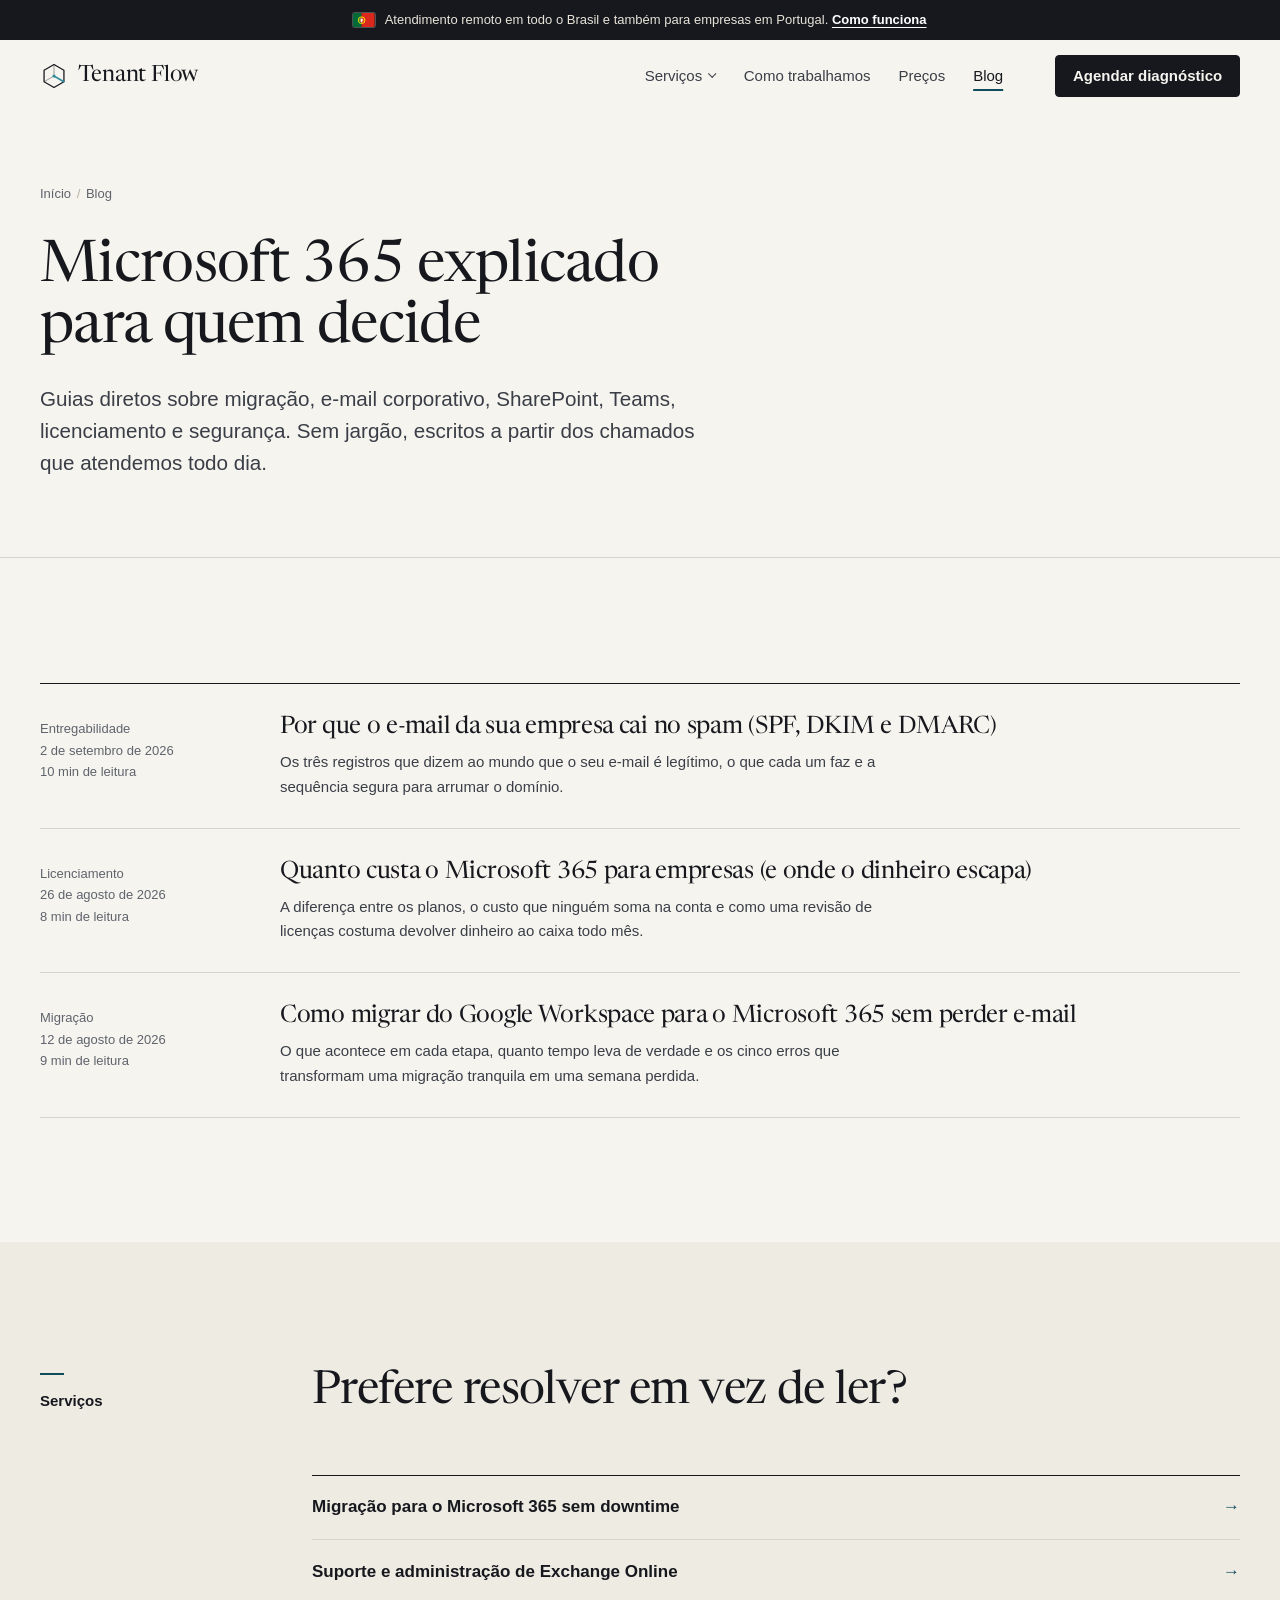
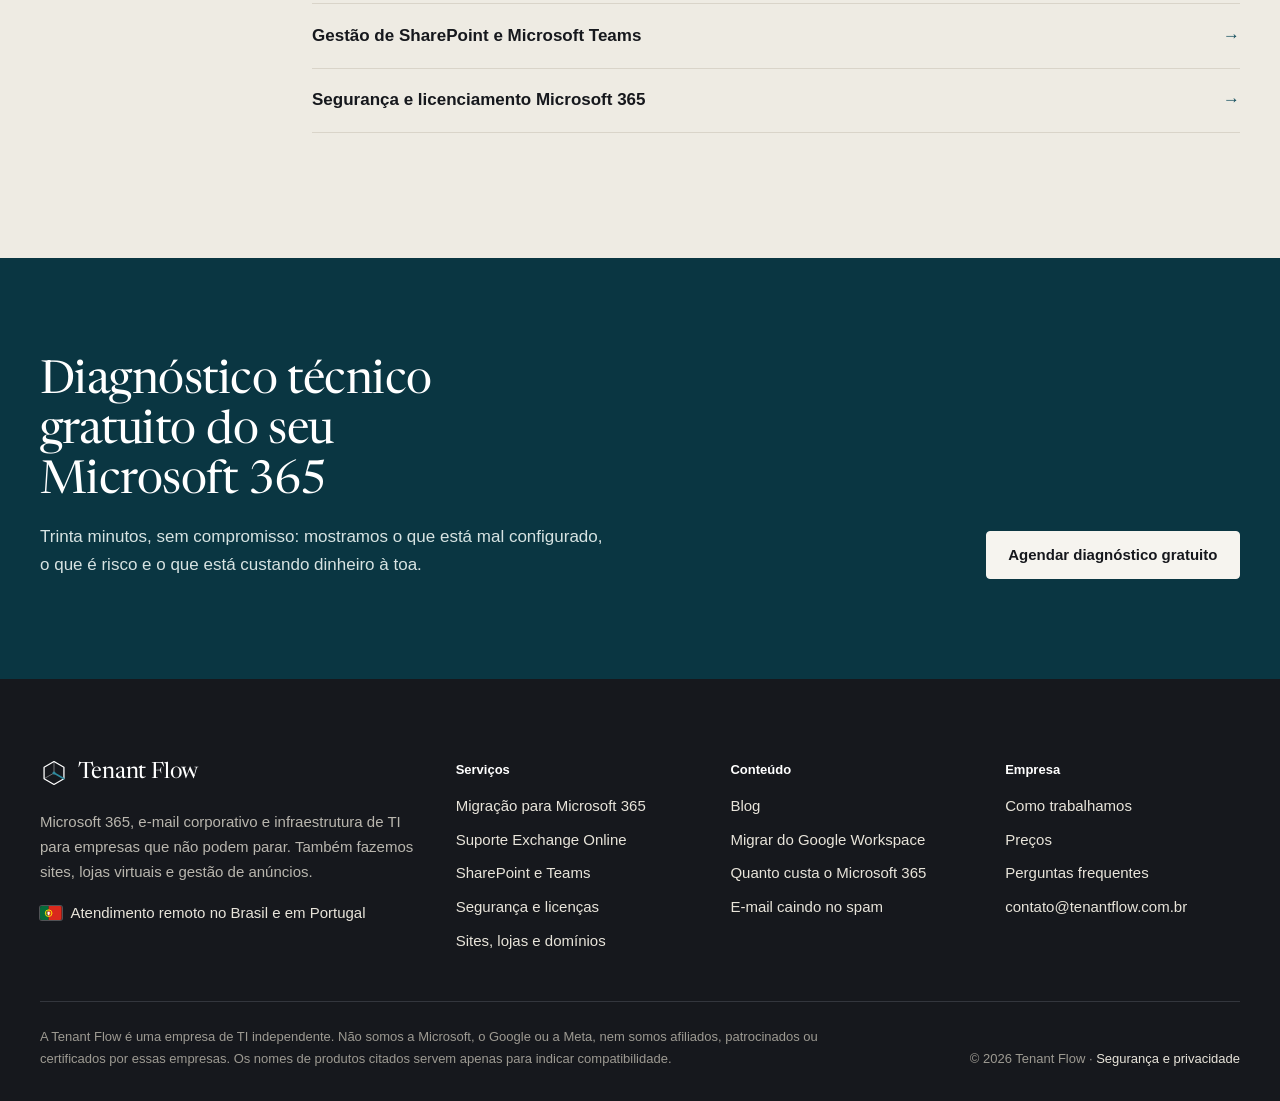
==== blog/index.html @ 79e6dc33 "Add files via upload" ====
<!DOCTYPE html>
<html lang="pt-BR">
<head>
  <meta charset="utf-8">
  <meta name="viewport" content="width=device-width, initial-scale=1">
  <title>Blog Microsoft 365 para empresas | Tenant Flow</title>
  <meta name="description" content="Guias práticos de Microsoft 365, Exchange Online, SharePoint, Teams, licenciamento e segurança de e-mail para quem decide TI em pequenas e médias empresas.">
  <link rel="canonical" href="https://tenantflow.com.br/blog/">
  <meta name="robots" content="index,follow,max-image-preview:large">
  <meta name="theme-color" content="#f6f4ef">

  <meta property="og:type" content="website">
  <meta property="og:locale" content="pt_BR">
  <meta property="og:site_name" content="Tenant Flow">
  <meta property="og:title" content="Blog Microsoft 365 para empresas | Tenant Flow">
  <meta property="og:description" content="Guias práticos de Microsoft 365, Exchange Online, SharePoint, Teams, licenciamento e segurança de e-mail para quem decide TI em pequenas e médias empresas.">
  <meta property="og:url" content="https://tenantflow.com.br/blog/">
  <meta property="og:image" content="https://tenantflow.com.br/assets/og-tenant-flow.png">
  <meta property="og:image:width" content="1200">
  <meta property="og:image:height" content="630">
  <meta name="twitter:card" content="summary_large_image">

  <link rel="icon" href="/favicon.svg" type="image/svg+xml">
  <link rel="apple-touch-icon" href="/apple-touch-icon.png">
  <link rel="preload" href="/assets/newsreader-display.woff2" as="font" type="font/woff2" crossorigin>
  <link rel="stylesheet" href="/assets/site.css?v=20260927d">
  <script src="/assets/site.js?v=20260927d" defer></script>

  <script type="application/ld+json">{"@context":"https://schema.org","@type":"Organization","@id":"https://tenantflow.com.br/#organization","name":"Tenant Flow","url":"https://tenantflow.com.br/","email":"contato@tenantflow.com.br","logo":{"@type":"ImageObject","url":"https://tenantflow.com.br/assets/logo-tenant-flow.png","width":512,"height":512},"description":"Empresa de TI para pequenas e médias empresas: Microsoft 365, e-mail corporativo, segurança, sites, lojas virtuais, administração de domínios e gestão de anúncios.","areaServed":[{"@type":"Country","name":"Brasil"},{"@type":"Country","name":"Portugal"}],"knowsAbout":["Microsoft 365","Exchange Online","SharePoint Online","Microsoft Teams","OneDrive","Segurança da informação","Licenciamento Microsoft","Criação de sites","Lojas virtuais","Registro e administração de domínios","DNS","Google Ads","Meta Ads"],"contactPoint":[{"@type":"ContactPoint","contactType":"vendas","email":"contato@tenantflow.com.br","availableLanguage":["Portuguese"],"areaServed":["BR","PT"]}]}</script>
  <script type="application/ld+json">{"@context":"https://schema.org","@type":"BreadcrumbList","itemListElement":[{"@type":"ListItem","position":1,"name":"Início","item":"https://tenantflow.com.br/"},{"@type":"ListItem","position":2,"name":"Blog","item":"https://tenantflow.com.br/blog/"}]}</script>
  <script type="application/ld+json">{"@context":"https://schema.org","@type":"Blog","@id":"https://tenantflow.com.br/blog/#blog","name":"Blog Tenant Flow","url":"https://tenantflow.com.br/blog/","inLanguage":"pt-BR","description":"Guias práticos de Microsoft 365, Exchange Online, SharePoint, Teams, licenciamento e segurança de e-mail para quem decide TI em pequenas e médias empresas.","publisher":{"@id":"https://tenantflow.com.br/#organization"},"blogPost":[{"@type":"BlogPosting","headline":"Como migrar do Google Workspace para o Microsoft 365 sem perder e-mail","url":"https://tenantflow.com.br/blog/migrar-google-workspace-para-microsoft-365/","datePublished":"2026-08-12","description":"Passo a passo real da migração de Google Workspace para Microsoft 365: preparação de domínio, cópia de caixas, corte de MX e o que costuma dar errado."},{"@type":"BlogPosting","headline":"Quanto custa o Microsoft 365 para empresas (e onde o dinheiro escapa)","url":"https://tenantflow.com.br/blog/quanto-custa-microsoft-365-para-empresas/","datePublished":"2026-08-26","description":"Como comparar os planos do Microsoft 365 para empresas, o que muda entre eles e os desperdícios de licença mais comuns em PMEs brasileiras."},{"@type":"BlogPosting","headline":"Por que o e-mail da sua empresa cai no spam (SPF, DKIM e DMARC)","url":"https://tenantflow.com.br/blog/email-caindo-no-spam-spf-dkim-dmarc/","datePublished":"2026-09-02","description":"Explicação prática de SPF, DKIM e DMARC, os erros de DNS que jogam seu e-mail no lixo eletrônico e a ordem certa para corrigir sem parar o envio."}]}</script>
</head>
<body>
<a class="skip-link" href="#conteudo">Pular para o conteúdo</a>

<div class="notice">
  <div class="container notice__inner">
    <svg class="flag" viewBox="0 0 30 20" role="img" aria-label="Bandeira de Portugal"><rect width="12" height="20" fill="#046a38"/><rect x="12" width="18" height="20" fill="#da291c"/><circle cx="12" cy="10" r="4.6" fill="none" stroke="#ffe900" stroke-width="1.3"/><path d="M7.6 10h8.8M12 5.4v9.2" stroke="#ffe900" stroke-width=".7"/><path d="M10.1 7.6h3.8v3.3c0 1.2-.9 2-1.9 2.3-1-.3-1.9-1.1-1.9-2.3z" fill="#fff" stroke="#da291c" stroke-width=".8"/></svg>
    <p>Atendimento remoto em todo o Brasil e também para empresas em Portugal. <a href="/#atendimento">Como funciona</a></p>
  </div>
</div>

<header class="site-header">
  <div class="container site-header__inner">
    <a class="brand" href="/" aria-label="Tenant Flow, página inicial">
      <svg class="brand__mark" viewBox="0 0 44 44" fill="none" aria-hidden="true"><path d="M22 4 37.6 13v18L22 40 6.4 31V13z" stroke="currentColor" stroke-width="2" stroke-linejoin="round"/><path d="M22 22V4M22 22 6.4 31" stroke="currentColor" stroke-width="1.4" stroke-opacity=".45"/><path d="M22 22 37.6 31" stroke="#2f8a9e" stroke-width="2.4" stroke-linecap="round"/><circle cx="22" cy="22" r="2.4" fill="#2f8a9e"/></svg>
      <span class="brand__name">Tenant Flow</span>
    </a>

    <nav class="nav" aria-label="Principal">
      <ul class="nav__list">
        <li class="nav__item--menu">
          <a class="nav__link" href="/#servicos">Serviços</a>
          <div class="nav__panel">
              <a href="/migracao-microsoft-365/"><strong>Migração para Microsoft 365</strong><span>Google Workspace, Zimbra ou servidor próprio</span></a>
              <a href="/suporte-exchange-online/"><strong>Suporte Exchange Online</strong><span>E-mail corporativo e entregabilidade</span></a>
              <a href="/sharepoint-e-teams/"><strong>SharePoint e Teams</strong><span>Arquivos, permissões e colaboração</span></a>
              <a href="/seguranca-e-licenciamento-microsoft-365/"><strong>Segurança e licenças</strong><span>MFA, acesso condicional e custos</span></a>
              <a href="/sites-e-lojas-virtuais/"><strong>Sites, lojas e domínios</strong><span>Site institucional, e-commerce e DNS</span></a>
          </div>
        </li>
        <li><a class="nav__link" href="/#processo">Como trabalhamos</a></li>
        <li><a class="nav__link" href="/#precos">Preços</a></li>
        <li><a class="nav__link" href="/blog/" aria-current="page">Blog</a></li>
      </ul>
    </nav>

    <div class="site-header__cta">
      <a class="button" href="/#contato">Agendar diagnóstico</a>
    </div>

    <button class="menu-toggle" type="button" aria-expanded="false" aria-controls="mobile-menu">
      <span class="menu-toggle__icon" aria-hidden="true"></span>
      <span class="menu-toggle__label">Menu</span>
    </button>
  </div>

  <nav class="mobile-menu" id="mobile-menu" aria-label="Menu" hidden>
    <div class="container mobile-menu__inner">
      <a href="/migracao-microsoft-365/">Migração para Microsoft 365</a>
      <a href="/suporte-exchange-online/">Suporte Exchange Online</a>
      <a href="/sharepoint-e-teams/">SharePoint e Teams</a>
      <a href="/seguranca-e-licenciamento-microsoft-365/">Segurança e licenças</a>
      <a href="/sites-e-lojas-virtuais/">Sites, lojas e domínios</a>
      <a href="/#processo">Como trabalhamos</a>
      <a href="/#precos">Preços</a>
      <a href="/blog/">Blog</a>
      <a class="button button--block" href="/#contato">Agendar diagnóstico</a>
    </div>
  </nav>
</header>

<main id="conteudo">

  <header class="page-header">
    <div class="container">
      <nav class="breadcrumb" aria-label="Trilha de navegação"><ol><li><a href="/">Início</a></li><li aria-current="page">Blog</li></ol></nav>
      <h1>Microsoft 365 explicado para quem decide</h1>
      <p class="lead">Guias diretos sobre migração, e-mail corporativo, SharePoint, Teams, licenciamento e segurança. Sem jargão, escritos a partir dos chamados que atendemos todo dia.</p>
    </div>
  </header>

  <section class="section">
    <div class="container">
      <div class="posts">
        <article class="post">
          <p class="post__meta"><span>Entregabilidade</span><time datetime="2026-09-02">2 de setembro de 2026</time><span>10 min de leitura</span></p>
          <h2 class="post__title"><a href="/blog/email-caindo-no-spam-spf-dkim-dmarc/">Por que o e-mail da sua empresa cai no spam (SPF, DKIM e DMARC)</a></h2>
          <p class="post__excerpt">Os três registros que dizem ao mundo que o seu e-mail é legítimo, o que cada um faz e a sequência segura para arrumar o domínio.</p>
        </article>
        <article class="post">
          <p class="post__meta"><span>Licenciamento</span><time datetime="2026-08-26">26 de agosto de 2026</time><span>8 min de leitura</span></p>
          <h2 class="post__title"><a href="/blog/quanto-custa-microsoft-365-para-empresas/">Quanto custa o Microsoft 365 para empresas (e onde o dinheiro escapa)</a></h2>
          <p class="post__excerpt">A diferença entre os planos, o custo que ninguém soma na conta e como uma revisão de licenças costuma devolver dinheiro ao caixa todo mês.</p>
        </article>
        <article class="post">
          <p class="post__meta"><span>Migração</span><time datetime="2026-08-12">12 de agosto de 2026</time><span>9 min de leitura</span></p>
          <h2 class="post__title"><a href="/blog/migrar-google-workspace-para-microsoft-365/">Como migrar do Google Workspace para o Microsoft 365 sem perder e-mail</a></h2>
          <p class="post__excerpt">O que acontece em cada etapa, quanto tempo leva de verdade e os cinco erros que transformam uma migração tranquila em uma semana perdida.</p>
        </article>
      </div>
    </div>
  </section>

  <section class="section section--alt">
    <div class="container">
      <div class="section-head">
        <p class="section-head__label">Serviços</p>
        <div>
          <h2>Prefere resolver em vez de ler?</h2>
        </div>
      </div>
      <div class="section-body">
        <nav class="related" aria-label="Leitura relacionada">
          <a href="/migracao-microsoft-365/">Migração para o Microsoft 365 sem downtime</a>
          <a href="/suporte-exchange-online/">Suporte e administração de Exchange Online</a>
          <a href="/sharepoint-e-teams/">Gestão de SharePoint e Microsoft Teams</a>
          <a href="/seguranca-e-licenciamento-microsoft-365/">Segurança e licenciamento Microsoft 365</a>
        </nav>
      </div>
    </div>
  </section>

  <section class="cta-band">
    <div class="container cta-band__inner">
      <div>
        <h2>Diagnóstico técnico gratuito do seu Microsoft 365</h2>
        <p>Trinta minutos, sem compromisso: mostramos o que está mal configurado, o que é risco e o que está custando dinheiro à toa.</p>
      </div>
      <a class="button" href="/#contato">Agendar diagnóstico gratuito</a>
    </div>
  </section>

</main>

<footer class="site-footer">
  <div class="container">
    <div class="site-footer__grid">
      <div class="site-footer__about">
        <a class="brand" href="/">
          <svg class="brand__mark" viewBox="0 0 44 44" fill="none" aria-hidden="true"><path d="M22 4 37.6 13v18L22 40 6.4 31V13z" stroke="currentColor" stroke-width="2" stroke-linejoin="round"/><path d="M22 22V4M22 22 6.4 31" stroke="currentColor" stroke-width="1.4" stroke-opacity=".45"/><path d="M22 22 37.6 31" stroke="#2f8a9e" stroke-width="2.4" stroke-linecap="round"/><circle cx="22" cy="22" r="2.4" fill="#2f8a9e"/></svg>
          <span class="brand__name">Tenant Flow</span>
        </a>
        <p>Microsoft 365, e-mail corporativo e infraestrutura de TI para empresas que não podem parar. Também fazemos sites, lojas virtuais e gestão de anúncios.</p>
        <p class="site-footer__reach"><svg class="flag" viewBox="0 0 30 20" role="img" aria-label="Bandeira de Portugal"><rect width="12" height="20" fill="#046a38"/><rect x="12" width="18" height="20" fill="#da291c"/><circle cx="12" cy="10" r="4.6" fill="none" stroke="#ffe900" stroke-width="1.3"/><path d="M7.6 10h8.8M12 5.4v9.2" stroke="#ffe900" stroke-width=".7"/><path d="M10.1 7.6h3.8v3.3c0 1.2-.9 2-1.9 2.3-1-.3-1.9-1.1-1.9-2.3z" fill="#fff" stroke="#da291c" stroke-width=".8"/></svg> Atendimento remoto no Brasil e em Portugal</p>
      </div>

      <div>
        <p class="site-footer__title">Serviços</p>
        <ul class="site-footer__links">
          <li><a href="/migracao-microsoft-365/">Migração para Microsoft 365</a></li>
          <li><a href="/suporte-exchange-online/">Suporte Exchange Online</a></li>
          <li><a href="/sharepoint-e-teams/">SharePoint e Teams</a></li>
          <li><a href="/seguranca-e-licenciamento-microsoft-365/">Segurança e licenças</a></li>
          <li><a href="/sites-e-lojas-virtuais/">Sites, lojas e domínios</a></li>
        </ul>
      </div>

      <div>
        <p class="site-footer__title">Conteúdo</p>
        <ul class="site-footer__links">
          <li><a href="/blog/">Blog</a></li>
          <li><a href="/blog/migrar-google-workspace-para-microsoft-365/">Migrar do Google Workspace</a></li>
          <li><a href="/blog/quanto-custa-microsoft-365-para-empresas/">Quanto custa o Microsoft 365</a></li>
          <li><a href="/blog/email-caindo-no-spam-spf-dkim-dmarc/">E-mail caindo no spam</a></li>
        </ul>
      </div>

      <div>
        <p class="site-footer__title">Empresa</p>
        <ul class="site-footer__links">
          <li><a href="/#processo">Como trabalhamos</a></li>
          <li><a href="/#precos">Preços</a></li>
          <li><a href="/#faq">Perguntas frequentes</a></li>
          <li><a href="mailto:contato@tenantflow.com.br">contato@tenantflow.com.br</a></li>
        </ul>
      </div>
    </div>

    <div class="site-footer__legal">
      <p>A Tenant Flow é uma empresa de TI independente. Não somos a Microsoft, o Google ou a Meta, nem somos afiliados, patrocinados ou certificados por essas empresas. Os nomes de produtos citados servem apenas para indicar compatibilidade.</p>
      <p>© 2026 Tenant Flow · <a href="/seguranca-e-privacidade.html">Segurança e privacidade</a></p>
    </div>
  </div>
</footer>

</body>
</html>
---- assets/site.css ----
/*
  Tenant Flow · folha de estilo única do site

  1. Fontes e tokens
  2. Base
  3. Layout
  4. Tipografia
  5. Componentes (botões, links, formulário, bandeira)
  6. Faixa de aviso, cabeçalho e rodapé
  7. Home
  8. Páginas internas (serviços, blog, privacidade)
  9. Utilitários e impressão

  Cores, fontes e espaçamentos ficam só nos tokens (seção 1).
  Para trocar a cor de destaque, altere --accent e --accent-strong.
*/

/* 1. Fontes e tokens ------------------------------------------------------ */

@font-face {
  font-family: "Newsreader";
  src: url("/assets/newsreader-display.woff2") format("woff2");
  font-weight: 400;
  font-style: normal;
  font-display: swap;
}

:root {
  --paper: #f6f4ef;
  --paper-alt: #eeebe3;
  --surface: #ffffff;
  --ink: #16181d;
  --ink-2: #3a3e47;
  --ink-3: #5f636c;
  --rule: #d9d4c9;
  --rule-strong: #b9b3a6;
  --accent: #0f4c5c;
  --accent-strong: #0a3642;
  --accent-tint: #e2ebea;
  --ok: #2e6b4c;
  --warn: #8a5a00;
  --bad: #a1332a;

  --font-serif: "Newsreader", "Iowan Old Style", "Palatino Linotype", Palatino, Georgia, serif;
  --font-sans: -apple-system, BlinkMacSystemFont, "Segoe UI", Roboto, "Helvetica Neue", Arial, sans-serif;
  --font-mono: ui-monospace, "SF Mono", Menlo, Consolas, "Liberation Mono", monospace;

  --fs-display: clamp(2.5rem, 1.55rem + 3.9vw, 4.6rem);
  --fs-h1: clamp(2.25rem, 1.6rem + 2.6vw, 3.6rem);
  --fs-h2: clamp(1.9rem, 1.45rem + 1.8vw, 2.85rem);
  --fs-h3: 1.1875rem;
  --fs-lead: clamp(1.125rem, 1.05rem + 0.3vw, 1.3125rem);
  --fs-body: 1.0625rem;
  --fs-small: 0.9375rem;
  --fs-xs: 0.8125rem;

  --container: 76rem;
  --gutter: clamp(1.25rem, 4vw, 2.5rem);
  --section-space: clamp(4.5rem, 3rem + 6vw, 8rem);
  --header-h: 4.5rem;
  --radius: 4px;
  --ease: cubic-bezier(0.2, 0.7, 0.2, 1);
}

/* 2. Base ----------------------------------------------------------------- */

*,
*::before,
*::after {
  box-sizing: border-box;
}

html {
  -webkit-text-size-adjust: 100%;
  text-size-adjust: 100%;
  scroll-behavior: smooth;
  scroll-padding-top: calc(var(--header-h) + 1.5rem);
}

@media (prefers-reduced-motion: reduce) {
  html {
    scroll-behavior: auto;
  }
  *,
  *::before,
  *::after {
    transition-duration: 0.01ms !important;
    animation-duration: 0.01ms !important;
    animation-iteration-count: 1 !important;
  }
}

body {
  margin: 0;
  background: var(--paper);
  color: var(--ink-2);
  font-family: var(--font-sans);
  font-size: var(--fs-body);
  line-height: 1.65;
  -webkit-font-smoothing: antialiased;
  -moz-osx-font-smoothing: grayscale;
  text-rendering: optimizeLegibility;
}

h1,
h2,
h3,
h4,
p,
ul,
ol,
dl,
dd,
figure,
blockquote {
  margin: 0;
}

ul[class],
ol[class] {
  list-style: none;
  padding: 0;
}

img,
svg {
  display: block;
  max-width: 100%;
}

a {
  color: inherit;
}

button,
input,
select,
textarea {
  font: inherit;
  color: inherit;
}

::selection {
  background: var(--accent);
  color: var(--paper);
}

:focus-visible {
  outline: 2px solid var(--accent);
  outline-offset: 3px;
}

.skip-link {
  position: absolute;
  top: 0.5rem;
  left: 0.5rem;
  z-index: 100;
  padding: 0.75rem 1rem;
  background: var(--ink);
  color: var(--paper);
  font-weight: 600;
  text-decoration: none;
  transform: translateY(-200%);
}

.skip-link:focus {
  transform: none;
}

.visually-hidden {
  position: absolute !important;
  width: 1px;
  height: 1px;
  overflow: hidden;
  clip: rect(0 0 0 0);
  white-space: nowrap;
}

/* 3. Layout --------------------------------------------------------------- */

.container {
  width: 100%;
  max-width: calc(var(--container) + var(--gutter) * 2);
  margin-inline: auto;
  padding-inline: var(--gutter);
}

.section {
  padding-block: var(--section-space);
}

.section + .section {
  border-top: 1px solid var(--rule);
}

.section--alt {
  background: var(--paper-alt);
}

.section--alt + .section,
.section + .section--alt {
  border-top: 0;
}

/* Cabeçalho de seção em duas colunas: rótulo à esquerda, título à direita. */
.section-head {
  display: grid;
  grid-template-columns: minmax(0, 1fr);
  gap: 1rem;
  margin-bottom: clamp(2.5rem, 2rem + 2vw, 4rem);
}

.section-head__label {
  font-size: var(--fs-small);
  font-weight: 600;
  color: var(--ink);
  padding-top: 0.35rem;
}

.section-head__label::before {
  content: "";
  display: block;
  width: 1.5rem;
  height: 2px;
  margin-bottom: 0.9rem;
  background: var(--accent);
}

.section-head__intro {
  margin-top: 1.25rem;
  max-width: 38rem;
  font-size: var(--fs-lead);
  color: var(--ink-2);
}

@media (min-width: 60rem) {
  .section-head {
    grid-template-columns: 14rem minmax(0, 1fr);
    gap: 3rem;
  }
  .section-body {
    margin-left: calc(14rem + 3rem);
  }
}

/* 4. Tipografia ----------------------------------------------------------- */

.display,
h1,
h2 {
  font-family: var(--font-serif);
  font-weight: 400;
  color: var(--ink);
  letter-spacing: -0.012em;
  text-wrap: balance;
}

.display {
  font-size: var(--fs-display);
  line-height: 1.02;
}

h1 {
  font-size: var(--fs-h1);
  line-height: 1.06;
}

h2 {
  font-size: var(--fs-h2);
  line-height: 1.1;
}

h3 {
  font-size: var(--fs-h3);
  font-weight: 600;
  line-height: 1.35;
  color: var(--ink);
  letter-spacing: -0.005em;
}

.lead {
  font-size: var(--fs-lead);
  line-height: 1.55;
  color: var(--ink-2);
}

p + p {
  margin-top: 1em;
}

strong,
b {
  font-weight: 600;
  color: var(--ink);
}

code {
  font-family: var(--font-mono);
  font-size: 0.875em;
  padding: 0.1em 0.35em;
  background: var(--paper-alt);
  border: 1px solid var(--rule);
  border-radius: 3px;
  color: var(--ink);
  overflow-wrap: anywhere;
}

/* 5. Componentes ---------------------------------------------------------- */

.button {
  display: inline-flex;
  align-items: center;
  justify-content: center;
  gap: 0.6rem;
  min-height: 3rem;
  padding: 0.8rem 1.35rem;
  border: 1px solid var(--ink);
  border-radius: var(--radius);
  background: var(--ink);
  color: var(--paper);
  font-size: var(--fs-small);
  font-weight: 600;
  line-height: 1.2;
  text-decoration: none;
  cursor: pointer;
  transition: background-color 0.2s var(--ease), border-color 0.2s var(--ease), color 0.2s var(--ease);
}

.button:hover {
  background: var(--accent-strong);
  border-color: var(--accent-strong);
}

.button:disabled {
  opacity: 0.6;
  cursor: progress;
}

.button--outline {
  background: transparent;
  color: var(--ink);
}

.button--outline:hover {
  background: var(--ink);
  border-color: var(--ink);
  color: var(--paper);
}

.button--block {
  width: 100%;
}

.link-arrow {
  display: inline-flex;
  align-items: center;
  gap: 0.45rem;
  font-size: var(--fs-small);
  font-weight: 600;
  color: var(--accent);
  text-decoration: none;
}

.link-arrow::after {
  content: "→";
  transition: transform 0.2s var(--ease);
}

.link-arrow:hover {
  color: var(--accent-strong);
  text-decoration: underline;
  text-underline-offset: 0.2em;
}

.link-arrow:hover::after {
  transform: translateX(3px);
}

.text-link {
  color: var(--accent);
  text-decoration: underline;
  text-decoration-thickness: 1px;
  text-underline-offset: 0.18em;
}

.text-link:hover {
  color: var(--accent-strong);
  text-decoration-thickness: 2px;
}

.flag {
  flex: none;
  width: 1.35rem;
  height: auto;
  border-radius: 2px;
  box-shadow: 0 0 0 1px rgba(22, 24, 29, 0.18);
}

.status {
  display: inline-flex;
  align-items: center;
  gap: 0.4rem;
  font-size: var(--fs-xs);
  font-weight: 600;
  white-space: nowrap;
}

.status::before {
  content: "";
  width: 0.5rem;
  height: 0.5rem;
  border-radius: 50%;
  background: currentColor;
}

.status--ok { color: var(--ok); }
.status--warn { color: var(--warn); }
.status--bad { color: var(--bad); }

/* Formulário */

.form {
  display: grid;
  gap: 1.25rem;
}

.form__row {
  display: grid;
  gap: 1.25rem;
}

@media (min-width: 40rem) {
  .form__row {
    grid-template-columns: 1fr 1fr;
  }
}

.field {
  display: grid;
  gap: 0.45rem;
}

.field label {
  font-size: var(--fs-small);
  font-weight: 600;
  color: var(--ink);
}

.field__optional {
  font-weight: 400;
  color: var(--ink-3);
}

.field input,
.field select,
.field textarea {
  width: 100%;
  min-height: 3rem;
  padding: 0.7rem 0.85rem;
  border: 1px solid var(--rule-strong);
  border-radius: var(--radius);
  background: var(--surface);
  font-size: 1rem;
  color: var(--ink);
  transition: border-color 0.15s var(--ease), box-shadow 0.15s var(--ease);
}

.field textarea {
  min-height: 7.5rem;
  resize: vertical;
}

.field select {
  appearance: none;
  padding-right: 2.5rem;
  background-image: url("data:image/svg+xml,%3Csvg xmlns='http://www.w3.org/2000/svg' width='12' height='8' viewBox='0 0 12 8'%3E%3Cpath d='M1 1.5 6 6.5l5-5' fill='none' stroke='%2316181d' stroke-width='1.6'/%3E%3C/svg%3E");
  background-repeat: no-repeat;
  background-position: right 0.9rem center;
}

.field input::placeholder,
.field textarea::placeholder {
  color: #8a8d94;
}

.field input:focus,
.field select:focus,
.field textarea:focus {
  outline: none;
  border-color: var(--accent);
  box-shadow: 0 0 0 3px var(--accent-tint);
}

.field [aria-invalid="true"] {
  border-color: var(--bad);
}

.field__error {
  font-size: var(--fs-xs);
  font-weight: 600;
  color: var(--bad);
}

.field__error:empty {
  display: none;
}

.form__trap {
  position: absolute;
  left: -9999px;
}

.form__note {
  font-size: var(--fs-xs);
  color: var(--ink-3);
}

.form__status {
  padding: 0.9rem 1rem;
  border-left: 3px solid var(--ok);
  background: var(--surface);
  font-size: var(--fs-small);
  color: var(--ink);
}

.form__status--error {
  border-left-color: var(--bad);
}

.form__status:empty {
  display: none;
}

/* 6. Faixa de aviso, cabeçalho e rodapé ------------------------------------ */

.notice {
  background: var(--ink);
  color: #e8e4da;
  font-size: var(--fs-xs);
}

.notice__inner {
  display: flex;
  align-items: center;
  justify-content: center;
  gap: 0.6rem;
  min-height: 2.5rem;
  padding-block: 0.45rem;
  text-align: center;
}

.notice .flag {
  box-shadow: 0 0 0 1px rgba(255, 255, 255, 0.25);
}

.notice a {
  color: #ffffff;
  font-weight: 600;
  text-decoration: underline;
  text-underline-offset: 0.2em;
  white-space: nowrap;
}

.site-header {
  position: sticky;
  top: 0;
  z-index: 50;
  background: rgba(246, 244, 239, 0.94);
  border-bottom: 1px solid transparent;
  transition: border-color 0.2s var(--ease);
}

@supports (backdrop-filter: blur(8px)) {
  .site-header {
    backdrop-filter: saturate(140%) blur(8px);
  }
}

.site-header.is-stuck {
  border-bottom-color: var(--rule);
}

.site-header__inner {
  display: flex;
  align-items: center;
  gap: 2rem;
  height: var(--header-h);
}

.brand {
  display: inline-flex;
  align-items: center;
  gap: 0.6rem;
  color: var(--ink);
  text-decoration: none;
}

.brand__mark {
  width: 1.75rem;
  height: 1.75rem;
}

.brand__name {
  font-family: var(--font-serif);
  font-size: 1.375rem;
  line-height: 1;
  letter-spacing: -0.01em;
}

.nav {
  display: none;
  margin-left: auto;
}

.nav__list {
  display: flex;
  align-items: center;
  gap: 0.25rem;
}

.nav__link {
  display: block;
  padding: 0.5rem 0.75rem;
  font-size: var(--fs-small);
  font-weight: 500;
  color: var(--ink-2);
  text-decoration: none;
}

.nav__link:hover,
.nav__link[aria-current="page"] {
  color: var(--ink);
}

.nav__link[aria-current="page"] {
  text-decoration: underline;
  text-decoration-color: var(--accent);
  text-decoration-thickness: 2px;
  text-underline-offset: 0.5em;
}

.nav__item--menu {
  position: relative;
}

.nav__item--menu > .nav__link::after {
  content: "";
  display: inline-block;
  width: 0.4rem;
  height: 0.4rem;
  margin-left: 0.45rem;
  border-right: 1.5px solid currentColor;
  border-bottom: 1.5px solid currentColor;
  transform: translateY(-0.2rem) rotate(45deg);
}

.nav__panel {
  position: absolute;
  top: 100%;
  left: -0.5rem;
  width: 20rem;
  padding: 0.5rem;
  background: var(--surface);
  border: 1px solid var(--rule);
  border-radius: var(--radius);
  box-shadow: 0 18px 40px -24px rgba(22, 24, 29, 0.35);
  opacity: 0;
  visibility: hidden;
  transform: translateY(4px);
  transition: opacity 0.15s var(--ease), transform 0.15s var(--ease), visibility 0s linear 0.15s;
}

.nav__item--menu:hover .nav__panel,
.nav__item--menu:focus-within .nav__panel {
  opacity: 1;
  visibility: visible;
  transform: none;
  transition-delay: 0s;
}

.nav__panel a {
  display: block;
  padding: 0.65rem 0.75rem;
  border-radius: 3px;
  text-decoration: none;
}

.nav__panel a:hover {
  background: var(--paper);
}

.nav__panel strong {
  display: block;
  font-size: var(--fs-small);
}

.nav__panel span {
  display: block;
  font-size: var(--fs-xs);
  color: var(--ink-3);
}

.site-header__cta {
  display: none;
}

.menu-toggle {
  display: inline-flex;
  align-items: center;
  gap: 0.5rem;
  margin-left: auto;
  padding: 0.55rem 0.8rem;
  border: 1px solid var(--rule-strong);
  border-radius: var(--radius);
  background: transparent;
  font-size: var(--fs-small);
  font-weight: 600;
  color: var(--ink);
  cursor: pointer;
}

.menu-toggle__icon {
  position: relative;
  width: 1rem;
  height: 0.7rem;
  border-block: 1.5px solid currentColor;
}

.menu-toggle[aria-expanded="true"] .menu-toggle__icon {
  border-block-color: transparent;
}

.menu-toggle[aria-expanded="true"] .menu-toggle__icon::before,
.menu-toggle[aria-expanded="true"] .menu-toggle__icon::after {
  content: "";
  position: absolute;
  top: 50%;
  left: 0;
  width: 100%;
  height: 1.5px;
  background: currentColor;
  transform: rotate(45deg);
}

.menu-toggle[aria-expanded="true"] .menu-toggle__icon::after {
  transform: rotate(-45deg);
}

.mobile-menu {
  border-top: 1px solid var(--rule);
  background: var(--paper);
}

.mobile-menu[hidden] {
  display: none;
}

.mobile-menu__inner {
  display: grid;
  gap: 0.25rem;
  padding-block: 1rem 1.5rem;
}

.mobile-menu a:not(.button) {
  display: block;
  padding: 0.7rem 0;
  border-bottom: 1px solid var(--rule);
  font-weight: 500;
  color: var(--ink);
  text-decoration: none;
}

.mobile-menu .button {
  margin-top: 1rem;
}

@media (min-width: 64rem) {
  .nav,
  .site-header__cta {
    display: block;
  }
  .menu-toggle,
  .mobile-menu {
    display: none !important;
  }
  .site-header__cta {
    margin-left: 0.5rem;
  }
  .site-header__cta .button {
    min-height: 2.6rem;
    padding: 0.6rem 1.05rem;
  }
}

.site-footer {
  padding-block: clamp(3.5rem, 3rem + 3vw, 5rem) 2rem;
  background: var(--ink);
  color: #b9b6ae;
  font-size: var(--fs-small);
}

.site-footer a {
  color: #e8e4da;
  text-decoration: none;
}

.site-footer a:hover {
  color: #ffffff;
  text-decoration: underline;
  text-underline-offset: 0.2em;
}

.site-footer .brand {
  color: #ffffff;
}

.site-footer__grid {
  display: grid;
  gap: 2.5rem;
}

.site-footer__about p {
  max-width: 24rem;
  margin-top: 1rem;
}

.site-footer__reach {
  display: flex;
  align-items: center;
  gap: 0.55rem;
  margin-top: 1.25rem;
  color: #e8e4da;
}

.site-footer__reach .flag {
  box-shadow: 0 0 0 1px rgba(255, 255, 255, 0.25);
}

.site-footer__title {
  margin-bottom: 0.9rem;
  font-size: var(--fs-xs);
  font-weight: 600;
  color: #ffffff;
}

.site-footer__links {
  display: grid;
  gap: 0.55rem;
}

.site-footer__legal {
  display: grid;
  gap: 1rem;
  margin-top: 3rem;
  padding-top: 1.5rem;
  border-top: 1px solid #33363d;
  font-size: var(--fs-xs);
  color: #9d9a92;
}

.site-footer__legal p {
  max-width: 52rem;
}

@media (min-width: 48rem) {
  .site-footer__grid {
    grid-template-columns: 1.6fr repeat(3, 1fr);
  }
  .site-footer__legal {
    grid-template-columns: 1fr auto;
    align-items: end;
  }
}

/* 7. Home ----------------------------------------------------------------- */

.hero {
  padding-block: clamp(3.5rem, 2rem + 5vw, 6.5rem) clamp(4rem, 3rem + 4vw, 6.5rem);
}

.hero__grid {
  display: grid;
  gap: clamp(3rem, 2rem + 4vw, 5rem);
  align-items: center;
}

.hero__copy .lead {
  max-width: 34rem;
  margin-top: 1.75rem;
}

.hero__actions {
  display: flex;
  flex-wrap: wrap;
  align-items: center;
  gap: 1rem 1.75rem;
  margin-top: 2.25rem;
}

.hero__meta {
  display: flex;
  align-items: center;
  gap: 0.6rem;
  margin-top: 2rem;
  padding-top: 1.5rem;
  border-top: 1px solid var(--rule);
  max-width: 34rem;
  font-size: var(--fs-small);
  color: var(--ink-3);
}

@media (min-width: 72rem) {
  .hero__grid {
    grid-template-columns: minmax(0, 0.9fr) minmax(0, 1.1fr);
  }
}

/* Cena do hero: Outlook e Teams em uso.
   A tela é desenhada em 600 x 590 px e escalada pelo site.js para caber
   na coluna (variável --scene-scale). As cores seguem os temas claros
   atuais dos dois apps. Nada aqui é interativo: é ilustração. */

.hero {
  overflow-x: clip;
}

.scene {
  --ol-brand: #0f6cbd;
  --ol-select: #cfe4fa;
  --tm-brand: #5b5fc7;
  --tm-brand-dark: #444791;
  --tm-mine: #e8ebfa;
  --app-ink: #242424;
  --app-ink-2: #424242;
  --app-ink-3: #616161;
  --app-line: #e0e0e0;
  --app-bg: #f5f5f5;
  --pres-on: #6bb700;
  --pres-away: #ffaa44;
  --pres-busy: #c4314b;

  position: relative;
  justify-self: center;
  width: 100%;
  max-width: 600px;
  aspect-ratio: 600 / 590;
  margin: 0;
}

.scene__canvas {
  position: absolute;
  top: 0;
  left: 0;
  width: 600px;
  height: 590px;
  transform: scale(var(--scene-scale, 1));
  transform-origin: 0 0;
  font-family: "Segoe UI Variable Text", "Segoe UI", -apple-system, BlinkMacSystemFont, Roboto, Arial, sans-serif;
  font-size: 12px;
  line-height: 1.35;
  color: var(--app-ink);
  --mx: 0;
  --my: 0;
}

.scene .ic {
  width: 16px;
  height: 16px;
  flex: none;
}

.scene p,
.scene h3 {
  margin: 0;
}

.scene b {
  font-weight: 600;
}

/* Camadas: profundidade para o movimento do mouse e flutuação suave. */
.win,
.job,
.toast {
  position: absolute;
  transform: translate3d(calc(var(--mx) * var(--d) * 1px), calc(var(--my) * var(--d) * 1px), 0);
  transition: transform 0.9s var(--ease);
}

.win {
  display: flex;
  flex-direction: column;
  overflow: hidden;
  background: #fff;
  border: 1px solid rgba(0, 0, 0, 0.14);
  border-radius: 8px;
  box-shadow:
    0 2px 4px rgba(0, 0, 0, 0.06),
    0 28px 56px -18px rgba(22, 24, 29, 0.38);
}

.win--outlook {
  --d: 10;
  top: 30px;
  left: 0;
  width: 530px;
  height: 330px;
  animation: sceneIn 0.8s var(--ease) 0.1s both, floatA 9s ease-in-out 0.9s infinite;
}

.win--teams {
  --d: 18;
  top: 270px;
  left: 150px;
  width: 450px;
  height: 312px;
  animation: sceneIn 0.8s var(--ease) 0.35s both, floatB 7.5s ease-in-out 1.15s infinite;
}

@keyframes floatA {
  50% { translate: 0 -7px; }
}

@keyframes floatB {
  50% { translate: 0 -10px; }
}

@keyframes floatC {
  50% { translate: 0 -6px; }
}

/* Entrada da cena ao carregar (CSS puro, sem depender do script). */
@keyframes sceneIn {
  from { opacity: 0; scale: 0.965; }
}

/* Controles de janela do Windows. */
.winctl {
  display: flex;
  margin-left: 6px;
}

.winctl .ic {
  width: 30px;
  height: 14px;
  padding-inline: 8px;
  stroke-width: 1.2;
}

/* Avatares e presença. */
.av {
  position: relative;
  display: inline-grid;
  place-items: center;
  flex: none;
  width: 28px;
  height: 28px;
  border-radius: 50%;
  font-size: 10.5px;
  font-weight: 600;
  letter-spacing: 0.02em;
}

.av--sm {
  width: 22px;
  height: 22px;
  font-size: 9px;
}

.av--berry { background: #f7d9f4; color: #6d1c66; }
.av--blue  { background: #d0e7f8; color: #004377; }
.av--teal  { background: #cce3e6; color: #0f4c5c; }
.av--amber { background: #fef0cf; color: #835b00; }
.av--green { background: #d2edd0; color: #0b5a08; }
.av--red   { background: #f6d1d5; color: #750b1c; }

.pres {
  position: absolute;
  right: -1px;
  bottom: -1px;
  width: 9px;
  height: 9px;
  border: 1.5px solid #fff;
  border-radius: 50%;
  background: var(--pres-on);
  transition: background-color 0.3s;
}

.pres--away { background: var(--pres-away); }
.pres--busy { background: var(--pres-busy); }

/* ---- Outlook ---- */

.ol-top {
  display: flex;
  align-items: center;
  gap: 12px;
  height: 40px;
  padding-left: 12px;
  background: var(--ol-brand);
  color: #fff;
}

.ol-top__app {
  display: flex;
  align-items: center;
  gap: 10px;
  width: 112px;
  font-size: 14px;
}

.ol-search {
  display: flex;
  align-items: center;
  gap: 6px;
  width: 210px;
  height: 26px;
  padding-inline: 8px;
  border-radius: 4px;
  background: rgba(255, 255, 255, 0.92);
  color: var(--app-ink-3);
}

.ol-search .ic {
  width: 14px;
  height: 14px;
  color: var(--ol-brand);
}

.ol-top__me {
  display: grid;
  place-items: center;
  width: 24px;
  height: 24px;
  margin-left: auto;
  border-radius: 50%;
  background: #cce3e6;
  color: #0f4c5c;
  font-size: 9.5px;
  font-weight: 600;
}

.ol-bar {
  display: flex;
  align-items: center;
  gap: 4px;
  height: 38px;
  padding-inline: 10px;
  border-bottom: 1px solid var(--app-line);
  color: var(--app-ink-2);
}

.ol-new {
  display: inline-flex;
  align-items: center;
  gap: 6px;
  height: 26px;
  padding: 0 11px 0 9px;
  border-radius: 4px;
  background: var(--ol-brand);
  color: #fff;
  font-weight: 600;
}

.ol-new .ic {
  width: 14px;
  height: 14px;
}

.ol-bar__sep {
  width: 1px;
  height: 18px;
  margin-inline: 6px;
  background: var(--app-line);
}

.ol-tool {
  display: inline-flex;
  align-items: center;
  gap: 5px;
  padding: 4px 6px;
}

.ol-tool .ic {
  width: 15px;
  height: 15px;
  color: var(--ol-brand);
}

.ol-body {
  display: grid;
  grid-template-columns: 136px 188px minmax(0, 1fr);
  flex: 1;
  min-height: 0;
}

.ol-folders {
  padding: 10px 6px;
  background: #fafafa;
  border-right: 1px solid var(--app-line);
}

.ol-folders__title {
  padding: 0 6px 6px;
  font-size: 11px;
  font-weight: 600;
  color: var(--app-ink-3);
}

.ol-folder {
  display: flex;
  align-items: center;
  gap: 6px;
  height: 27px;
  padding-inline: 6px;
  border-radius: 4px;
  font-size: 11px;
  white-space: nowrap;
  color: var(--app-ink);
}

.ol-folder__name {
  min-width: 0;
  overflow: hidden;
  text-overflow: ellipsis;
}

.ol-folder .ic {
  width: 14px;
  height: 14px;
  color: var(--app-ink-3);
}

.ol-folder.is-active {
  background: #e6f0fb;
  font-weight: 600;
}

.ol-folder.is-active .ic {
  color: var(--ol-brand);
}

.ol-count,
.ol-folder em {
  flex: none;
  margin-left: auto;
  font-style: normal;
  font-size: 11px;
}

.ol-count {
  color: var(--ol-brand);
  font-weight: 700;
}

.ol-folder em {
  color: var(--app-ink-3);
}

.ol-list {
  display: flex;
  flex-direction: column;
  min-height: 0;
  border-right: 1px solid var(--app-line);
}

.ol-tabs {
  display: flex;
  align-items: flex-end;
  gap: 14px;
  height: 30px;
  padding-inline: 12px;
  border-bottom: 1px solid var(--app-line);
  color: var(--app-ink-3);
}

.ol-tabs span {
  padding-bottom: 6px;
}

.ol-tabs .is-active {
  box-shadow: inset 0 -2px 0 var(--ol-brand);
  color: var(--app-ink);
  font-weight: 600;
}

.ol-tabs .ic {
  width: 14px;
  height: 14px;
  margin: 0 0 7px auto;
}

.ol-mails {
  flex: 1;
  min-height: 0;
  overflow: hidden;
}

.ol-mail {
  position: relative;
  max-height: 80px;
  padding: 7px 10px 8px 13px;
  border-bottom: 1px solid #f0f0f0;
  transition:
    max-height 0.55s var(--ease),
    padding 0.55s var(--ease),
    opacity 0.45s ease 0.1s,
    background-color 0.25s;
}

.ol-mail.is-new {
  max-height: 0;
  padding-block: 0;
  opacity: 0;
}

.ol-mail.is-unread::before {
  content: "";
  position: absolute;
  top: 0;
  bottom: 0;
  left: 0;
  width: 3px;
  background: var(--ol-brand);
}

.ol-mail.is-selected {
  background: var(--ol-select);
}

.ol-mail__top {
  display: flex;
  justify-content: space-between;
  gap: 6px;
  font-size: 12.5px;
}

.ol-mail__top b {
  overflow: hidden;
  font-weight: 400;
  text-overflow: ellipsis;
  white-space: nowrap;
}

.ol-mail__top time {
  flex: none;
  font-size: 11px;
  color: var(--app-ink-3);
}

.ol-mail.is-unread .ol-mail__top b {
  font-weight: 600;
}

.ol-mail.is-unread .ol-mail__top time {
  color: var(--ol-brand);
  font-weight: 600;
}

.ol-mail__subject,
.ol-mail__preview {
  overflow: hidden;
  text-overflow: ellipsis;
  white-space: nowrap;
}

.ol-mail__subject {
  margin-top: 1px;
  font-size: 12px;
}

.ol-mail.is-unread .ol-mail__subject {
  color: var(--ol-brand);
  font-weight: 600;
}

.ol-mail__preview {
  font-size: 11.5px;
  color: var(--app-ink-3);
}

.ol-read {
  padding: 14px 14px 12px;
  overflow: hidden;
  transition: opacity 0.3s ease, translate 0.4s var(--ease);
}

.ol-read.is-swapping {
  opacity: 0;
  translate: 0 5px;
}

.ol-read__subject {
  font-size: 15px;
  font-weight: 600;
  line-height: 1.3;
  color: var(--app-ink);
}

.ol-read__from {
  display: flex;
  align-items: center;
  gap: 8px;
  margin-top: 10px;
}

.ol-read__from p {
  display: grid;
  min-width: 0;
  font-size: 12px;
}

.ol-read__from p span {
  overflow: hidden;
  font-size: 11px;
  color: var(--app-ink-3);
  text-overflow: ellipsis;
  white-space: nowrap;
}

.ol-read__from time {
  margin-left: auto;
  align-self: flex-start;
  font-size: 11px;
  color: var(--app-ink-3);
}

.ol-read__body {
  display: grid;
  gap: 6px;
  margin-top: 10px;
  font-size: 11.5px;
  color: var(--app-ink-2);
}

.ol-attach[hidden] {
  display: none;
}

.ol-attach {
  display: inline-flex;
  align-items: center;
  gap: 7px;
  max-width: 100%;
  margin-top: 10px;
  padding: 5px 9px 5px 5px;
  border: 1px solid var(--app-line);
  border-radius: 4px;
  font-size: 11px;
  white-space: nowrap;
}

.ol-attach__tile {
  display: grid;
  place-items: center;
  width: 20px;
  height: 20px;
  border-radius: 3px;
  color: #fff;
}

.ol-attach__tile .ic {
  width: 13px;
  height: 13px;
}

.ol-attach__tile--pdf  { background: #c43e1c; }
.ol-attach__tile--xlsx { background: #107c41; }
.ol-attach__tile--docx { background: #185abd; }

.ol-read__actions {
  display: flex;
  gap: 6px;
  margin-top: 10px;
}

.ol-read__actions span {
  display: inline-flex;
  align-items: center;
  gap: 5px;
  padding: 4px 8px;
  border: 1px solid var(--app-line);
  border-radius: 4px;
  font-size: 11px;
}

.ol-read__actions .ic {
  width: 13px;
  height: 13px;
  color: var(--ol-brand);
}

/* ---- Teams ---- */

.tm-top {
  display: flex;
  align-items: center;
  gap: 10px;
  height: 36px;
  padding-left: 10px;
  background: #ebebeb;
  color: var(--app-ink-2);
}

.tm-nav {
  display: flex;
  gap: 4px;
  width: 104px;
  color: var(--app-ink-3);
}

.tm-nav .ic {
  width: 14px;
  height: 14px;
}

.tm-search {
  display: flex;
  align-items: center;
  gap: 6px;
  width: 190px;
  height: 24px;
  padding-inline: 8px;
  border: 1px solid #d1d1d1;
  border-radius: 4px;
  background: #fff;
  color: var(--app-ink-3);
}

.tm-search .ic {
  width: 13px;
  height: 13px;
}

.tm-top .av {
  margin-left: auto;
}

.tm-body {
  display: grid;
  grid-template-columns: 60px minmax(0, 1fr);
  flex: 1;
  min-height: 0;
}

.tm-rail {
  display: flex;
  flex-direction: column;
  align-items: center;
  gap: 2px;
  padding-top: 4px;
  background: #ebebeb;
}

.tm-app {
  position: relative;
  display: grid;
  justify-items: center;
  gap: 2px;
  width: 56px;
  padding-block: 6px;
  font-size: 9.5px;
  color: var(--app-ink-3);
}

.tm-app .ic {
  width: 19px;
  height: 19px;
}

.tm-app.is-active {
  color: var(--tm-brand);
  font-weight: 600;
}

.tm-app.is-active::before {
  content: "";
  position: absolute;
  top: 10px;
  bottom: 10px;
  left: 0;
  width: 3px;
  border-radius: 2px;
  background: var(--tm-brand);
}

.tm-badge {
  position: absolute;
  top: 3px;
  right: 11px;
  min-width: 15px;
  height: 15px;
  padding-inline: 4px;
  border-radius: 8px;
  background: var(--pres-busy);
  color: #fff;
  font-size: 9.5px;
  line-height: 15px;
  text-align: center;
}

.tm-main {
  display: flex;
  flex-direction: column;
  min-height: 0;
  background: var(--app-bg);
  border-top-left-radius: 8px;
  box-shadow: -1px -1px 0 var(--app-line);
}

.tm-head {
  display: flex;
  align-items: center;
  gap: 10px;
  height: 44px;
  padding-inline: 14px;
  background: #fff;
  border-bottom: 1px solid var(--app-line);
  border-top-left-radius: 8px;
}

.tm-group {
  display: grid;
  place-items: center;
  width: 26px;
  height: 26px;
  border-radius: 6px;
  background: var(--tm-mine);
  color: var(--tm-brand-dark);
  font-size: 10px;
  font-weight: 700;
}

.tm-head__name {
  font-size: 13px;
  font-weight: 600;
  white-space: nowrap;
}

.tm-tab {
  padding-block: 13px 11px;
  font-size: 12px;
  color: var(--app-ink-3);
}

.tm-tab.is-active {
  box-shadow: inset 0 -2px 0 var(--tm-brand);
  color: var(--app-ink);
  font-weight: 600;
}

.tm-meet {
  display: inline-flex;
  align-items: center;
  gap: 5px;
  margin-left: auto;
  height: 26px;
  padding: 0 10px 0 8px;
  border-radius: 4px;
  background: var(--tm-brand);
  color: #fff;
  font-weight: 600;
}

.tm-meet .ic {
  width: 15px;
  height: 15px;
}

.tm-feed {
  display: flex;
  flex: 1;
  flex-direction: column;
  justify-content: flex-end;
  min-height: 0;
  padding: 0 16px 2px;
  overflow: hidden;
}

.tm-msg {
  display: grid;
  grid-template-rows: 0fr;
  opacity: 0;
  transition:
    grid-template-rows 0.5s var(--ease),
    opacity 0.4s ease 0.08s;
}

.tm-msg.is-in {
  grid-template-rows: 1fr;
  opacity: 1;
}

.tm-msg__in {
  min-height: 0;
  overflow: hidden;
}

.tm-msg__row {
  display: flex;
  align-items: flex-start;
  gap: 8px;
  padding-top: 10px;
}

.tm-msg--me .tm-msg__row {
  justify-content: flex-end;
}

.tm-bubble {
  position: relative;
  max-width: 275px;
  padding: 6px 10px 7px;
  border-radius: 6px;
  background: #fff;
  box-shadow: 0 1px 2px rgba(0, 0, 0, 0.1);
  font-size: 12.5px;
}

.tm-msg--me .tm-bubble {
  background: var(--tm-mine);
  box-shadow: none;
}

.tm-bubble__meta {
  display: flex;
  gap: 8px;
  margin-bottom: 1px;
  font-size: 11px;
  color: var(--app-ink-3);
}

.tm-bubble__meta b {
  color: var(--app-ink);
}

.tm-msg--me .tm-bubble__meta {
  justify-content: flex-end;
}

.tm-react {
  position: absolute;
  top: -9px;
  right: 8px;
  padding: 0 6px;
  border: 1px solid var(--app-line);
  border-radius: 10px;
  background: #fff;
  box-shadow: 0 1px 2px rgba(0, 0, 0, 0.08);
  font-size: 10.5px;
  line-height: 17px;
  animation: pop 0.45s var(--ease) both;
}

@keyframes pop {
  from { scale: 0.4; opacity: 0; }
  60% { scale: 1.12; opacity: 1; }
}

.tm-typing {
  display: flex;
  align-items: center;
  gap: 6px;
  height: 18px;
  padding-inline: 16px;
  font-size: 10.5px;
  color: var(--app-ink-3);
  opacity: 0;
  transition: opacity 0.3s;
}

.tm-typing.is-on {
  opacity: 1;
}

.tm-typing__dots {
  display: inline-flex;
  gap: 2px;
}

.tm-typing__dots i {
  width: 4px;
  height: 4px;
  border-radius: 50%;
  background: var(--tm-brand);
  animation: typing 1.2s ease-in-out infinite;
}

.tm-typing__dots i:nth-child(2) { animation-delay: 0.15s; }
.tm-typing__dots i:nth-child(3) { animation-delay: 0.3s; }

@keyframes typing {
  0%, 60%, 100% { translate: 0 0; opacity: 0.45; }
  30% { translate: 0 -3px; opacity: 1; }
}

.tm-compose {
  display: flex;
  align-items: center;
  gap: 8px;
  height: 34px;
  margin: 0 16px 12px;
  padding-inline: 10px;
  border: 1px solid #d1d1d1;
  border-radius: 4px;
  background: #fff;
  box-shadow: inset 0 -1px 0 transparent;
  transition: box-shadow 0.25s;
}

.tm-compose.is-focus {
  box-shadow: inset 0 -2px 0 var(--tm-brand);
}

.tm-compose__text {
  flex: 1;
  min-width: 0;
  overflow: hidden;
  font-size: 12px;
  white-space: nowrap;
}

.tm-compose__ph {
  color: var(--app-ink-3);
}

.tm-compose__caret {
  display: inline-block;
  width: 1px;
  height: 14px;
  margin-left: 1px;
  vertical-align: -3px;
  background: var(--app-ink);
  animation: caret 1s steps(1) infinite;
}

@keyframes caret {
  50% { opacity: 0; }
}

.tm-compose__tools {
  display: flex;
  align-items: center;
  gap: 8px;
  color: var(--app-ink-3);
}

.tm-send {
  display: grid;
  place-items: center;
  transition: color 0.2s;
}

.tm-send.is-ready {
  color: var(--tm-brand);
}

/* ---- Cartão de migração ---- */

.job {
  --d: 26;
  top: 452px;
  left: 0;
  width: 214px;
  padding: 12px 14px 13px;
  border: 1px solid var(--rule);
  border-radius: 8px;
  background: #fff;
  box-shadow:
    0 2px 4px rgba(0, 0, 0, 0.05),
    0 20px 40px -16px rgba(22, 24, 29, 0.35);
  animation: sceneIn 0.8s var(--ease) 0.6s both, floatC 6s ease-in-out 1.4s infinite;
}

.job__kicker {
  display: flex;
  align-items: center;
  gap: 6px;
  font-size: 11px;
  font-weight: 600;
  color: var(--accent);
}

.job__kicker .ic {
  width: 14px;
  height: 14px;
}

.job__spin {
  animation: spin 1.4s linear infinite;
}

.job__ok {
  display: none;
  color: var(--ok);
}

.job.is-done .job__spin { display: none; }
.job.is-done .job__ok { display: block; animation: pop 0.45s var(--ease) both; }
.job.is-done .job__kicker { color: var(--ok); }

@keyframes spin {
  to { rotate: 360deg; }
}

.job__count {
  margin-top: 6px;
  font-size: 12px;
  color: var(--ink-3);
}

.job__n {
  font-family: var(--font-serif);
  font-size: 26px;
  font-weight: 400;
  line-height: 1;
  color: var(--ink);
  font-variant-numeric: tabular-nums;
}

.job__bar {
  display: block;
  height: 4px;
  margin-top: 9px;
  overflow: hidden;
  border-radius: 2px;
  background: var(--paper-alt);
}

.job__fill {
  display: block;
  width: var(--p, 100%);
  height: 100%;
  background: var(--accent);
  transition: width 0.4s linear, background-color 0.3s;
}

.job.is-done .job__fill {
  background: var(--ok);
}

.job__note {
  margin-top: 8px;
  font-family: var(--font-mono);
  font-size: 10px;
  color: var(--ink-3);
}

/* ---- Notificação do Windows ---- */

.toast {
  --d: 14;
  top: 0;
  right: 0;
  width: 266px;
  padding: 10px 12px 12px;
  border: 1px solid rgba(0, 0, 0, 0.1);
  border-radius: 8px;
  background: rgba(249, 249, 249, 0.97);
  box-shadow: 0 16px 32px -10px rgba(22, 24, 29, 0.35);
  opacity: 0;
  translate: 36px 0;
  transition:
    opacity 0.35s ease,
    translate 0.55s var(--ease),
    transform 0.9s var(--ease);
}

.toast.is-on {
  opacity: 1;
  translate: 0 0;
}

.toast__app {
  display: flex;
  align-items: center;
  gap: 6px;
  font-size: 11px;
  color: var(--app-ink-3);
}

.toast__app time {
  margin-left: auto;
}

.toast__tile {
  display: grid;
  place-items: center;
  width: 16px;
  height: 16px;
  border-radius: 3px;
  background: var(--ol-brand);
  color: #fff;
}

.toast.is-teams .toast__tile {
  background: var(--tm-brand);
}

.toast__tile .ic {
  width: 11px;
  height: 11px;
  stroke-width: 1.8;
}

.toast__body {
  display: flex;
  gap: 9px;
  margin-top: 8px;
}

.toast__body p {
  display: grid;
  min-width: 0;
  font-size: 12px;
}

.toast__subject {
  overflow: hidden;
  color: var(--app-ink-2);
  text-overflow: ellipsis;
  white-space: nowrap;
}

/* ---- Cursor ---- */

.cursor {
  position: absolute;
  top: 0;
  left: 0;
  z-index: 5;
  width: 15px;
  opacity: 0;
  transform: translate(var(--cx, 420px), var(--cy, 300px));
  transition:
    transform 0.95s cubic-bezier(0.35, 0.1, 0.2, 1),
    opacity 0.3s;
  pointer-events: none;
}

.cursor.is-on {
  opacity: 1;
}

.cursor svg {
  display: block;
  width: 15px;
  filter: drop-shadow(0 1px 1px rgba(0, 0, 0, 0.25));
  transition: scale 0.12s;
}

.cursor::after {
  content: "";
  position: absolute;
  top: -9px;
  left: -9px;
  width: 20px;
  height: 20px;
  border-radius: 50%;
  border: 2px solid var(--ol-brand);
  opacity: 0;
}

.cursor.is-click svg {
  scale: 0.82;
}

.cursor.is-click::after {
  animation: ripple 0.5s ease-out;
}

@keyframes ripple {
  from { opacity: 0.7; scale: 0.3; }
  to { opacity: 0; scale: 1.6; }
}

/* Cena parada fora da tela, e sem movimento quando o sistema pede. */
.scene.is-paused *,
.scene.is-paused {
  animation-play-state: paused !important;
}

@media (prefers-reduced-motion: reduce) {
  .win,
  .job,
  .hero__copy > * {
    animation: none !important;
  }
}

/* Faixa de produtos em movimento */

.ticker {
  overflow: hidden;
  border-top: 1px solid var(--rule);
  background: var(--surface);
  -webkit-mask-image: linear-gradient(90deg, transparent, #000 6%, #000 94%, transparent);
  mask-image: linear-gradient(90deg, transparent, #000 6%, #000 94%, transparent);
}

.ticker__track {
  display: flex;
  width: max-content;
  animation: ticker 48s linear infinite;
}

.ticker:hover .ticker__track {
  animation-play-state: paused;
}

.ticker ul {
  display: flex;
  margin: 0;
  padding: 0;
  list-style: none;
}

.ticker li {
  display: flex;
  align-items: center;
  gap: 2.5rem;
  padding: 1rem 2.5rem 1rem 0;
  font-size: var(--fs-small);
  color: var(--ink-2);
  white-space: nowrap;
}

.ticker li::after {
  content: "";
  width: 5px;
  height: 5px;
  border-radius: 50%;
  background: var(--accent);
  opacity: 0.55;
}

@keyframes ticker {
  to { translate: -50% 0; }
}

@media (prefers-reduced-motion: reduce) {
  .ticker__track {
    animation: none !important;
    flex-wrap: wrap;
    width: auto;
  }
  .ticker ul:last-child {
    display: none;
  }
}

/* Diagnóstico: texto e relatório lado a lado */

.dx {
  display: grid;
  gap: 2.5rem;
  align-items: center;
  margin-top: clamp(3.5rem, 3rem + 2vw, 5rem);
}

.dx__title {
  margin-bottom: 1rem;
  font-family: var(--font-serif);
  font-size: clamp(1.5rem, 1.3rem + 0.8vw, 2rem);
  font-weight: 400;
  line-height: 1.2;
  color: var(--ink);
}

.dx__copy p + p {
  margin-top: 0.9rem;
}

.dx .report {
  width: 100%;
  max-width: 36rem;
  justify-self: center;
}

@media (min-width: 56rem) {
  .dx {
    grid-template-columns: minmax(0, 0.85fr) minmax(0, 1.15fr);
    gap: clamp(3rem, 2rem + 4vw, 6rem);
  }
}

/* Entradas ao rolar a página (só com JavaScript e sem "reduzir movimento") */

.motion .rv {
  opacity: 0;
  translate: 0 26px;
  transition:
    opacity 0.8s var(--ease) var(--rv-delay, 0s),
    translate 0.9s var(--ease) var(--rv-delay, 0s);
}

.motion .rv.is-in {
  opacity: 1;
  translate: 0 0;
}

.motion .steps-row li.rv {
  position: relative;
}

.motion .steps-row li.rv::after {
  content: "";
  position: absolute;
  top: -1px;
  left: 0;
  right: 0;
  height: 2px;
  background: var(--accent);
  transform: scaleX(0);
  transform-origin: left;
  transition: transform 1.2s var(--ease) calc(var(--rv-delay, 0s) + 0.25s);
}

.motion .steps-row li.rv.is-in::after {
  transform: scaleX(1);
}

.motion .report.rv .report__row {
  opacity: 0;
  translate: -10px 0;
  transition:
    opacity 0.5s var(--ease),
    translate 0.6s var(--ease);
}

.motion .report.rv.is-in .report__row {
  opacity: 1;
  translate: 0 0;
}

.motion .report.rv .status {
  scale: 0.6;
  opacity: 0;
  transition: scale 0.45s var(--ease), opacity 0.3s;
}

.motion .report.rv.is-in .status {
  scale: 1;
  opacity: 1;
}

.report__row:nth-child(1), .report__row:nth-child(1) .status { transition-delay: 0.35s; }
.report__row:nth-child(2), .report__row:nth-child(2) .status { transition-delay: 0.5s; }
.report__row:nth-child(3), .report__row:nth-child(3) .status { transition-delay: 0.65s; }
.report__row:nth-child(4), .report__row:nth-child(4) .status { transition-delay: 0.8s; }
.report__row:nth-child(5), .report__row:nth-child(5) .status { transition-delay: 0.95s; }

.hero__copy > * {
  animation: rise 0.9s var(--ease) both;
}

.hero__copy > :nth-child(2) { animation-delay: 0.08s; }
.hero__copy > :nth-child(3) { animation-delay: 0.16s; }
.hero__copy > :nth-child(4) { animation-delay: 0.24s; }

@keyframes rise {
  from { opacity: 0; translate: 0 18px; }
}

/* Linhas de serviço: um pouco de vida no passar do mouse. */
.service {
  transition: background-color 0.3s;
}

.service__number {
  transition: color 0.3s;
}

@media (hover: hover) {
  .service:hover .service__number {
    color: var(--accent);
  }
}

/* Folha de relatório: exemplo do que o diagnóstico entrega. */
.report {
  position: relative;
  background: var(--surface);
  border: 1px solid var(--rule);
  border-radius: var(--radius);
  box-shadow:
    0.65rem 0.65rem 0 -1px var(--paper-alt),
    0.65rem 0.65rem 0 0 var(--rule),
    0 30px 60px -40px rgba(22, 24, 29, 0.45);
  font-size: var(--fs-small);
}


.report__head {
  display: flex;
  align-items: flex-start;
  justify-content: space-between;
  gap: 1rem;
  padding: 1.35rem 1.5rem 1.2rem;
  border-bottom: 1px solid var(--rule);
}

.report__kicker {
  font-size: var(--fs-xs);
  font-weight: 600;
  color: var(--accent);
}

.report__title {
  margin-top: 0.2rem;
  font-family: var(--font-serif);
  font-size: 1.45rem;
  line-height: 1.2;
  color: var(--ink);
}

.report__domain {
  margin-top: 0.3rem;
  font-family: var(--font-mono);
  font-size: var(--fs-xs);
  color: var(--ink-3);
}

.report__tag {
  flex: none;
  padding: 0.2rem 0.5rem;
  border: 1px solid var(--rule-strong);
  border-radius: 999px;
  font-size: 0.75rem;
  color: var(--ink-3);
}

.report__rows {
  padding: 0.35rem 1.5rem;
}

.report__row {
  display: grid;
  grid-template-columns: minmax(0, 1fr) auto;
  gap: 0.25rem 1rem;
  padding-block: 0.85rem;
  border-bottom: 1px dashed var(--rule);
}

.report__row:last-child {
  border-bottom: 0;
}

.report__row dt {
  font-weight: 600;
  color: var(--ink);
}

.report__row dd {
  grid-column: 1;
  font-family: var(--font-mono);
  font-size: var(--fs-xs);
  color: var(--ink-3);
  overflow-wrap: anywhere;
}

.report__row .status {
  grid-column: 2;
  grid-row: 1 / span 2;
  align-self: center;
}

.report__foot {
  display: flex;
  justify-content: space-between;
  gap: 1rem;
  padding: 1rem 1.5rem 1.2rem;
  border-top: 1px solid var(--rule);
  background: var(--paper);
  font-size: var(--fs-xs);
  color: var(--ink-3);
}

.report__foot strong {
  color: var(--ink);
}

/* Para quem */

.audience {
  border-block: 1px solid var(--rule);
  background: var(--paper-alt);
}

.audience__inner {
  display: grid;
  gap: 1.25rem;
  padding-block: 1.75rem;
}

.audience__title {
  font-size: var(--fs-small);
  font-weight: 600;
  color: var(--ink);
}

.audience__list {
  display: flex;
  flex-wrap: wrap;
  gap: 0.5rem 2.25rem;
  font-family: var(--font-serif);
  font-size: 1.3rem;
  color: var(--ink);
}

@media (min-width: 60rem) {
  .audience__inner {
    grid-template-columns: 14rem 1fr;
    gap: 3rem;
    align-items: baseline;
  }
}

/* Serviços em lista numerada */

.services {
  border-top: 1px solid var(--ink);
}

.service {
  display: grid;
  gap: 0.75rem 2rem;
  padding-block: 2rem;
  border-bottom: 1px solid var(--rule);
}

.service__number {
  font-family: var(--font-mono);
  font-size: var(--fs-xs);
  color: var(--ink-3);
  padding-top: 0.45rem;
}

.service__title {
  font-family: var(--font-serif);
  font-size: clamp(1.45rem, 1.25rem + 0.7vw, 1.85rem);
  font-weight: 400;
  line-height: 1.2;
  letter-spacing: -0.01em;
}

.service__title a {
  text-decoration: none;
}

.service__title a:hover {
  color: var(--accent);
}

.service__text p {
  max-width: 34rem;
}

.service__text .link-arrow {
  margin-top: 1rem;
}

@media (min-width: 48rem) {
  .service {
    grid-template-columns: 3rem minmax(0, 1fr) minmax(0, 1.15fr);
  }
}

.stack {
  display: grid;
  gap: 2rem;
  margin-top: 3.5rem;
}

.stack__title {
  margin-bottom: 0.6rem;
  font-size: var(--fs-xs);
  font-weight: 600;
  color: var(--ink);
}

.stack__items {
  font-size: var(--fs-small);
  color: var(--ink-3);
}

@media (min-width: 48rem) {
  .stack {
    grid-template-columns: repeat(3, 1fr);
  }
}

/* Processo e compromissos */

.steps-row {
  display: grid;
  gap: 2.5rem;
  counter-reset: step;
}

.steps-row li {
  counter-increment: step;
  padding-top: 1.25rem;
  border-top: 1px solid var(--ink);
}

.steps-row li::before {
  content: "Etapa " counter(step);
  display: block;
  margin-bottom: 0.75rem;
  font-size: var(--fs-xs);
  font-weight: 600;
  color: var(--accent);
}

.steps-row h3 {
  margin-bottom: 0.6rem;
}

@media (min-width: 48rem) {
  .steps-row {
    grid-template-columns: repeat(3, 1fr);
  }
}

.promises {
  display: grid;
  margin-top: clamp(3.5rem, 3rem + 2vw, 5rem);
  border: 1px solid var(--rule);
  border-radius: var(--radius);
  background: var(--surface);
}

.promise {
  padding: 1.5rem;
  border-bottom: 1px solid var(--rule);
}

.promise:last-child {
  border-bottom: 0;
}

.promise dt {
  font-family: var(--font-serif);
  font-size: 2rem;
  line-height: 1.1;
  color: var(--ink);
}

.promise dd {
  margin-top: 0.5rem;
  font-size: var(--fs-small);
  color: var(--ink-3);
}

@media (min-width: 48rem) {
  .promises {
    grid-template-columns: repeat(2, 1fr);
  }
  .promise:nth-child(odd) {
    border-right: 1px solid var(--rule);
  }
  .promise:nth-last-child(-n + 2) {
    border-bottom: 0;
  }
}

@media (min-width: 72rem) {
  .promises {
    grid-template-columns: repeat(4, 1fr);
  }
  .promise {
    border-bottom: 0;
    border-right: 1px solid var(--rule);
  }
  .promise:last-child {
    border-right: 0;
  }
}

.independence {
  max-width: 46rem;
  margin-top: 2rem;
  font-size: var(--fs-small);
  color: var(--ink-3);
}

/* Atendimento remoto: Brasil e Portugal */

.reach {
  display: grid;
  gap: 2.5rem;
}

.reach__flags {
  display: flex;
  align-items: center;
  gap: 0.75rem;
  margin-bottom: 1.5rem;
  font-size: var(--fs-small);
  font-weight: 600;
  color: var(--ink);
}

.reach__flags .flag {
  width: 2.25rem;
}

.reach__list {
  display: grid;
  gap: 1rem;
  margin-top: 2rem;
}

.reach__list li {
  display: grid;
  grid-template-columns: 1.25rem 1fr;
  gap: 0.75rem;
}

.reach__list li::before {
  content: "";
  width: 0.7rem;
  height: 0.7rem;
  margin-top: 0.55rem;
  border: 2px solid var(--accent);
  border-radius: 50%;
}

@media (min-width: 60rem) {
  .reach {
    grid-template-columns: minmax(0, 0.9fr) minmax(0, 1.1fr);
    gap: 5rem;
    align-items: start;
  }
}

/* Preços */

.plans {
  display: grid;
  border-top: 1px solid var(--ink);
}

.plan {
  display: flex;
  flex-direction: column;
  padding-block: 2rem;
  border-bottom: 1px solid var(--rule);
}

.plan__name {
  font-family: var(--font-serif);
  font-size: 1.75rem;
  font-weight: 400;
  line-height: 1.2;
}

.plan__summary {
  margin-top: 0.5rem;
  color: var(--ink-3);
}

.plan__price {
  margin-top: 1.5rem;
  font-size: var(--fs-xs);
  font-weight: 600;
  color: var(--ink-3);
}

.plan__value {
  display: block;
  margin-top: 0.25rem;
  font-family: var(--font-serif);
  font-size: 2.35rem;
  font-weight: 400;
  line-height: 1.1;
  color: var(--ink);
}

.plan__note {
  margin-top: 0.5rem;
  font-size: var(--fs-xs);
  color: var(--ink-3);
}

.plan__features {
  display: grid;
  gap: 0.65rem;
  margin-block: 1.5rem 2rem;
  font-size: var(--fs-small);
}

.plan__features li {
  position: relative;
  padding-left: 1.4rem;
}

.plan__features li::before {
  content: "";
  position: absolute;
  top: 0.45em;
  left: 0;
  width: 0.7rem;
  height: 0.4rem;
  border-left: 2px solid var(--accent);
  border-bottom: 2px solid var(--accent);
  transform: rotate(-45deg);
}

.plan .button {
  margin-top: auto;
  align-self: flex-start;
}

.plan--featured .plan__name::after {
  content: "Comece por aqui";
  display: inline-block;
  margin-left: 0.75rem;
  padding: 0.2rem 0.55rem;
  border-radius: 999px;
  background: var(--accent-tint);
  font-family: var(--font-sans);
  font-size: 0.75rem;
  font-weight: 600;
  color: var(--accent);
  vertical-align: middle;
}

@media (min-width: 60rem) {
  .plans {
    grid-template-columns: repeat(3, 1fr);
    border-bottom: 1px solid var(--rule);
  }
  .plan {
    padding: 2rem 2rem 2.25rem;
    border-bottom: 0;
    border-right: 1px solid var(--rule);
  }
  .plan:first-child {
    padding-left: 0;
  }
  .plan:last-child {
    padding-right: 0;
    border-right: 0;
  }
}

/* Blog em destaque */

.posts {
  display: grid;
  border-top: 1px solid var(--ink);
}

.post {
  display: grid;
  gap: 0.5rem;
  padding-block: 1.75rem;
  border-bottom: 1px solid var(--rule);
}

.post__meta {
  display: flex;
  flex-wrap: wrap;
  gap: 0 0.75rem;
  font-size: var(--fs-xs);
  color: var(--ink-3);
}

@media (min-width: 60rem) {
  .post__meta {
    flex-direction: column;
  }
}

.post__title {
  font-family: var(--font-serif);
  font-size: 1.5rem;
  font-weight: 400;
  line-height: 1.25;
}

.post__title a {
  text-decoration: none;
}

.post__title a:hover {
  color: var(--accent);
  text-decoration: underline;
  text-decoration-thickness: 1px;
  text-underline-offset: 0.15em;
}

.post__excerpt {
  max-width: 40rem;
  font-size: var(--fs-small);
}

@media (min-width: 60rem) {
  .post {
    grid-template-columns: 12rem minmax(0, 1fr);
    gap: 0.5rem 3rem;
  }
  .post__meta {
    grid-row: span 2;
    padding-top: 0.4rem;
  }
}

/* Perguntas frequentes */

.faq {
  border-top: 1px solid var(--ink);
}

.faq details {
  border-bottom: 1px solid var(--rule);
}

.faq summary {
  display: flex;
  align-items: flex-start;
  justify-content: space-between;
  gap: 1.5rem;
  padding-block: 1.35rem;
  font-weight: 600;
  color: var(--ink);
  cursor: pointer;
  list-style: none;
}

.faq summary::-webkit-details-marker {
  display: none;
}

.faq summary::after {
  content: "+";
  flex: none;
  width: 1.5rem;
  font-family: var(--font-serif);
  font-size: 1.6rem;
  font-weight: 400;
  line-height: 0.9;
  text-align: center;
  color: var(--accent);
}

.faq details[open] summary::after {
  content: "−";
}

.faq summary:hover {
  color: var(--accent);
}

.faq details > :not(summary) {
  max-width: 44rem;
  padding-bottom: 1.5rem;
}

/* Contato */

.contact {
  display: grid;
  gap: 3rem;
}

.contact__lead {
  margin-top: 1.25rem;
}

.contact__steps {
  display: grid;
  gap: 1rem;
  margin-top: 2rem;
  counter-reset: contact;
}

.contact__steps li {
  display: grid;
  grid-template-columns: 2rem 1fr;
  gap: 0.75rem;
  counter-increment: contact;
}

.contact__steps li::before {
  content: counter(contact);
  display: grid;
  place-items: center;
  width: 1.75rem;
  height: 1.75rem;
  border: 1px solid var(--ink);
  border-radius: 50%;
  font-size: var(--fs-xs);
  font-weight: 600;
  color: var(--ink);
}

.contact__direct {
  display: grid;
  gap: 0.75rem;
  margin-top: 2.5rem;
  padding-top: 1.5rem;
  border-top: 1px solid var(--rule);
  font-size: var(--fs-small);
}

.contact__direct p {
  display: flex;
  align-items: center;
  gap: 0.6rem;
  margin: 0;
}

.contact__card {
  padding: clamp(1.5rem, 1rem + 2vw, 2.5rem);
  background: var(--surface);
  border: 1px solid var(--rule);
  border-radius: var(--radius);
}

@media (min-width: 60rem) {
  .contact {
    grid-template-columns: minmax(0, 0.85fr) minmax(0, 1.15fr);
    gap: 5rem;
    align-items: start;
  }
}

/* 8. Páginas internas ------------------------------------------------------ */

.page-header {
  padding-block: clamp(2.5rem, 2rem + 3vw, 4.5rem) clamp(3rem, 2.5rem + 3vw, 5rem);
  border-bottom: 1px solid var(--rule);
}

.breadcrumb ol {
  list-style: none;
  padding: 0;
  display: flex;
  flex-wrap: wrap;
  gap: 0.35rem;
  margin-bottom: 2rem;
  font-size: var(--fs-xs);
  color: var(--ink-3);
}

.breadcrumb li + li::before {
  content: "/";
  margin-right: 0.35rem;
  color: var(--rule-strong);
}

.breadcrumb a {
  color: var(--ink-3);
  text-decoration: none;
}

.breadcrumb a:hover {
  color: var(--ink);
  text-decoration: underline;
}

.page-header h1 {
  max-width: 22ch;
}

.page-header .lead {
  max-width: 42rem;
  margin-top: 1.5rem;
}

.page-header__actions {
  display: flex;
  flex-wrap: wrap;
  align-items: center;
  gap: 1rem 1.75rem;
  margin-top: 2.25rem;
}

.page-header__meta {
  display: flex;
  flex-wrap: wrap;
  gap: 0.35rem 1.25rem;
  margin-top: 1.75rem;
  font-size: var(--fs-small);
  color: var(--ink-3);
}

.page-header__meta span + span::before {
  content: "·";
  margin-right: 1.25rem;
}

/* Lista de sinais / checklist */

.checklist {
  display: grid;
  border-top: 1px solid var(--ink);
}

.checklist li {
  position: relative;
  padding: 1.1rem 0 1.1rem 2rem;
  border-bottom: 1px solid var(--rule);
}

.checklist li::before {
  content: "";
  position: absolute;
  top: 1.65rem;
  left: 0.2rem;
  width: 0.55rem;
  height: 0.55rem;
  background: var(--accent);
}

.checklist b {
  display: block;
}

/* Etapas numeradas */

.steps {
  display: grid;
  gap: 0;
  counter-reset: step;
  border-top: 1px solid var(--ink);
}

.steps li {
  display: grid;
  gap: 0.35rem 2rem;
  padding-block: 1.5rem;
  border-bottom: 1px solid var(--rule);
}

.steps h3 {
  font-family: var(--font-serif);
  font-size: 1.45rem;
  font-weight: 400;
}

@media (min-width: 48rem) {
  .steps li {
    grid-template-columns: minmax(0, 0.8fr) minmax(0, 1.2fr);
  }
}

/* Itens de escopo em grade */

.features {
  display: grid;
  gap: 0 2.5rem;
}

.features li {
  padding-block: 1.5rem;
  border-top: 1px solid var(--rule);
}

.features h3 {
  margin-bottom: 0.5rem;
}

.features p {
  font-size: var(--fs-small);
}

@media (min-width: 48rem) {
  .features {
    grid-template-columns: repeat(2, 1fr);
  }
}

@media (min-width: 72rem) {
  .features--3 {
    grid-template-columns: repeat(3, 1fr);
  }
}

/* Leitura relacionada */

.related {
  display: grid;
  border-top: 1px solid var(--ink);
}

.related a {
  display: flex;
  justify-content: space-between;
  gap: 1rem;
  padding-block: 1.1rem;
  border-bottom: 1px solid var(--rule);
  font-weight: 600;
  color: var(--ink);
  text-decoration: none;
}

.related a::after {
  content: "→";
  color: var(--accent);
}

.related a:hover {
  color: var(--accent);
}

/* Chamada final comum às páginas internas */

.cta-band {
  padding-block: clamp(4rem, 3rem + 4vw, 6.5rem);
  background: var(--accent-strong);
  color: #d7e3e2;
}

.cta-band__inner {
  display: grid;
  gap: 2rem;
  align-items: end;
}

.cta-band h2 {
  max-width: 20ch;
  color: #ffffff;
}

.cta-band p {
  max-width: 36rem;
  margin-top: 1rem;
}

.cta-band .button {
  background: var(--paper);
  border-color: var(--paper);
  color: var(--ink);
}

.cta-band .button:hover {
  background: #ffffff;
  border-color: #ffffff;
}

@media (min-width: 60rem) {
  .cta-band__inner {
    grid-template-columns: 1fr auto;
  }
}

/* Texto longo (artigos e política de privacidade) */

.prose {
  max-width: 42rem;
  font-size: 1.125rem;
  line-height: 1.75;
}

.prose > * + * {
  margin-top: 1.25em;
}

.prose h2 {
  margin-top: 2.5em;
  font-size: clamp(1.6rem, 1.35rem + 1vw, 2.1rem);
}

.prose h3 {
  margin-top: 2em;
}

.prose h2 + *,
.prose h3 + * {
  margin-top: 0.75em;
}

.prose ul,
.prose ol {
  padding-left: 1.3rem;
}

.prose li + li {
  margin-top: 0.5em;
}

.prose li::marker {
  color: var(--accent);
}

.prose a {
  color: var(--accent);
  text-decoration: underline;
  text-underline-offset: 0.18em;
}

.prose blockquote {
  padding-left: 1.25rem;
  border-left: 3px solid var(--accent);
  font-family: var(--font-serif);
  font-size: 1.35rem;
  color: var(--ink);
}

.table-wrap {
  overflow-x: auto;
  border: 1px solid var(--rule);
  border-radius: var(--radius);
  background: var(--surface);
}

.prose table {
  width: 100%;
  min-width: 32rem;
  border-collapse: collapse;
  font-size: var(--fs-small);
  line-height: 1.5;
}

.prose th,
.prose td {
  padding: 0.8rem 1rem;
  border-bottom: 1px solid var(--rule);
  text-align: left;
  vertical-align: top;
}

.prose thead th {
  background: var(--paper);
  font-weight: 600;
  color: var(--ink);
}

.prose td code {
  white-space: nowrap;
  overflow-wrap: normal;
}

.prose tbody tr:last-child td {
  border-bottom: 0;
}

.article-layout {
  display: grid;
  grid-template-columns: minmax(0, 1fr);
  gap: 3rem;
}

@media (min-width: 60rem) {
  .article-layout {
    grid-template-columns: 14rem minmax(0, 1fr);
    gap: 3rem;
  }
}

.article-aside {
  font-size: var(--fs-small);
  color: var(--ink-3);
}

.article-aside__box {
  padding-top: 1rem;
  border-top: 2px solid var(--accent);
}

.article-aside__box p + p {
  margin-top: 0.4rem;
}

@media (min-width: 60rem) {
  .article-aside__box {
    position: sticky;
    top: calc(var(--header-h) + 2rem);
  }
}

.post-index {
  border-top: 1px solid var(--ink);
}

.legal-updated {
  margin-top: 1rem;
  font-size: var(--fs-small);
  color: var(--ink-3);
}

/* 9. Utilitários e impressão ---------------------------------------------- */

.mt-lg {
  margin-top: 3rem;
}

@media print {
  .notice,
  .site-header,
  .site-footer,
  .cta-band,
  .contact__card {
    display: none !important;
  }
  body {
    background: #ffffff;
    color: #000000;
  }
}
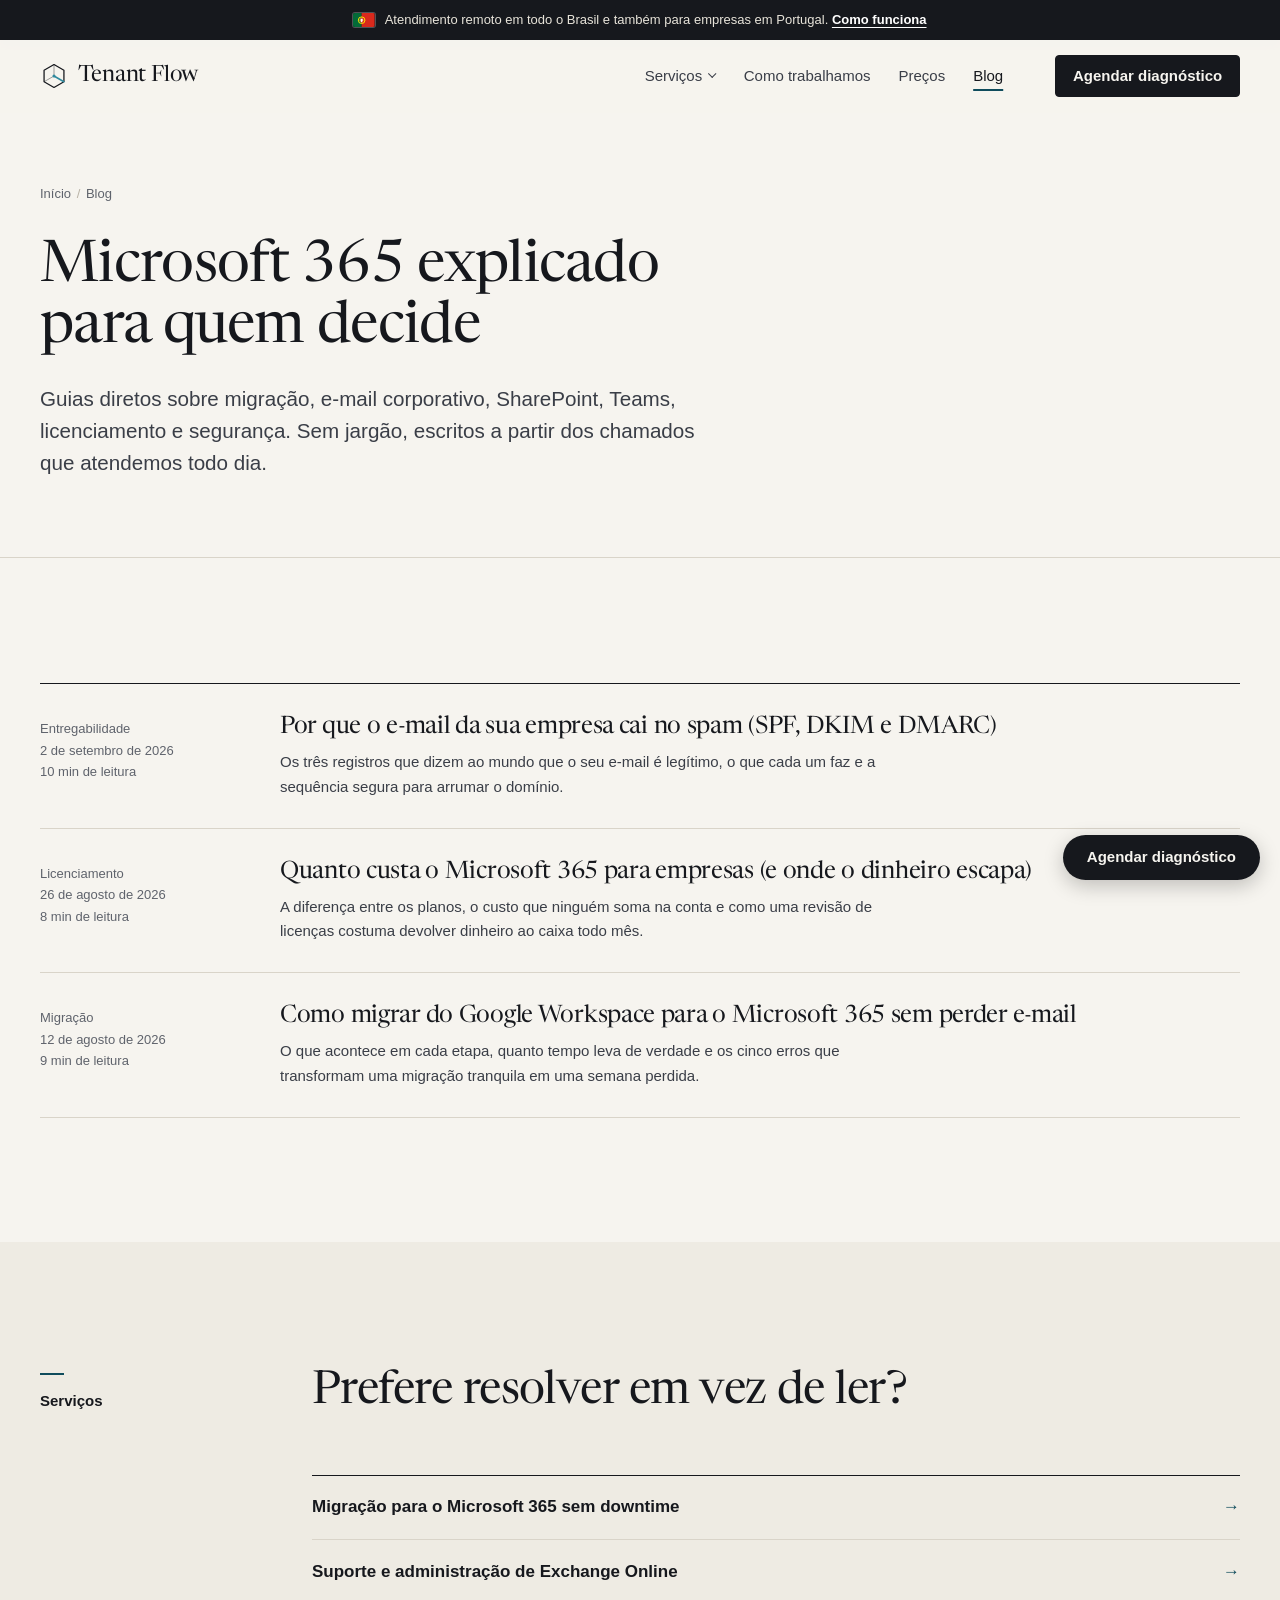
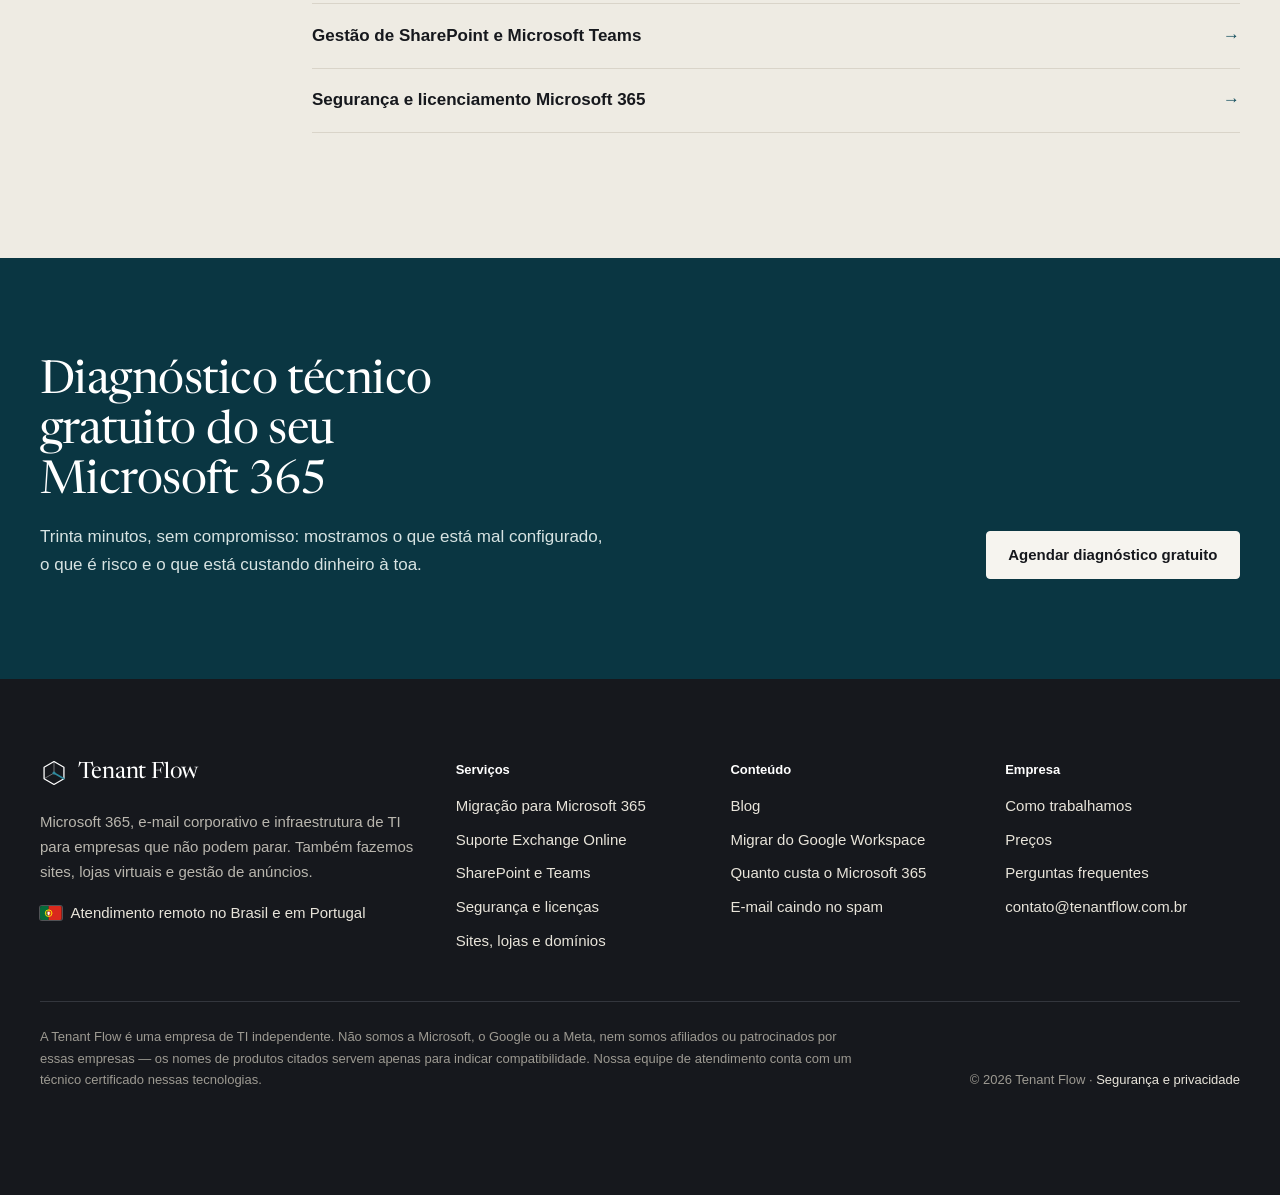
==== commit 8a59e10c: "Corrige rodapé: remove afirmação de "não certificados" (há técnico certificado na equipe)" ====
--- a/blog/index.html
+++ b/blog/index.html
@@ -198,7 +198,7 @@
     </div>
 
     <div class="site-footer__legal">
-      <p>A Tenant Flow é uma empresa de TI independente. Não somos a Microsoft, o Google ou a Meta, nem somos afiliados, patrocinados ou certificados por essas empresas. Os nomes de produtos citados servem apenas para indicar compatibilidade.</p>
+      <p>A Tenant Flow é uma empresa de TI independente. Não somos a Microsoft, o Google ou a Meta, nem somos afiliados ou patrocinados por essas empresas — os nomes de produtos citados servem apenas para indicar compatibilidade. Nossa equipe de atendimento conta com um técnico certificado nessas tecnologias.</p>
       <p>© 2026 Tenant Flow · <a href="/seguranca-e-privacidade.html">Segurança e privacidade</a></p>
     </div>
   </div>
--- a/assets/site.css
+++ b/assets/site.css
@@ -37,6 +37,7 @@
   --accent: #0f4c5c;
   --accent-strong: #0a3642;
   --accent-tint: #e2ebea;
+  --accent-rgb: 15, 76, 92;
   --ok: #2e6b4c;
   --warn: #8a5a00;
   --bad: #a1332a;
@@ -529,6 +530,77 @@
 
 .form__status:empty {
   display: none;
+}
+
+/* Botão flutuante: fica sempre visível na tela, com um pulso discreto para
+   chamar atenção, e vira uma barra de largura total no celular. */
+
+.floating-cta {
+  position: fixed;
+  right: 1.25rem;
+  bottom: 1.25rem;
+  z-index: 60;
+  display: inline-flex;
+  align-items: center;
+  gap: 0.5rem;
+  padding: 0.85rem 1.5rem;
+  border-radius: 999px;
+  background: var(--ink);
+  color: var(--paper);
+  font-family: var(--font-sans);
+  font-size: var(--fs-small);
+  font-weight: 600;
+  line-height: 1.2;
+  text-decoration: none;
+  box-shadow: 0 6px 20px rgba(0, 0, 0, 0.22);
+  transition: background-color 0.2s var(--ease), transform 0.2s var(--ease), box-shadow 0.2s var(--ease);
+}
+
+.floating-cta:hover {
+  background: var(--accent-strong);
+  color: var(--paper);
+  transform: translateY(-2px);
+  box-shadow: 0 10px 26px rgba(0, 0, 0, 0.26);
+}
+
+.floating-cta::after {
+  content: "";
+  position: absolute;
+  inset: 0;
+  border-radius: inherit;
+  box-shadow: 0 0 0 0 rgba(var(--accent-rgb), 0.55);
+  animation: floating-cta-pulse 2.6s ease-out infinite;
+  pointer-events: none;
+}
+
+@keyframes floating-cta-pulse {
+  0% {
+    box-shadow: 0 0 0 0 rgba(var(--accent-rgb), 0.55);
+  }
+  70% {
+    box-shadow: 0 0 0 16px rgba(var(--accent-rgb), 0);
+  }
+  100% {
+    box-shadow: 0 0 0 0 rgba(var(--accent-rgb), 0);
+  }
+}
+
+@media (prefers-reduced-motion: reduce) {
+  .floating-cta::after {
+    animation: none;
+  }
+}
+
+@media (max-width: 47.9375rem) {
+  .floating-cta {
+    left: 1rem;
+    right: 1rem;
+    bottom: 0;
+    justify-content: center;
+    border-radius: var(--radius) var(--radius) 0 0;
+    padding-block: 1rem;
+    padding-bottom: calc(1rem + env(safe-area-inset-bottom, 0px));
+  }
 }
 
 /* 6. Faixa de aviso, cabeçalho e rodapé ------------------------------------ */
@@ -792,8 +864,33 @@
   }
 }
 
+/* Chamada para ação com destaque sutil */
+
+@keyframes cta-pulse {
+  0%, 100% { box-shadow: 0 0 0 0 rgba(15, 76, 92, 0.32); }
+  50% { box-shadow: 0 0 0 7px rgba(15, 76, 92, 0); }
+}
+
+.site-header__cta .button {
+  animation: cta-pulse 2.8s ease-in-out infinite;
+}
+
+.site-header__cta .button:hover,
+.site-header__cta .button:focus-visible {
+  animation: none;
+}
+
+@media (prefers-reduced-motion: reduce) {
+  .site-header__cta .button {
+    animation: none;
+  }
+}
+
 .site-footer {
   padding-block: clamp(3.5rem, 3rem + 3vw, 5rem) 2rem;
+  /* espaço extra embaixo para o botão "Agendar diagnóstico" flutuante não
+     cobrir o link de "Segurança e privacidade" quando a página rola até o fim */
+  padding-bottom: 6.5rem;
   background: var(--ink);
   color: #b9b6ae;
   font-size: var(--fs-small);
@@ -830,6 +927,12 @@
   gap: 0.55rem;
   margin-top: 1.25rem;
   color: #e8e4da;
+}
+
+.site-footer__audience {
+  margin-top: 0.75rem;
+  font-size: var(--fs-xs);
+  color: #8f8b81;
 }
 
 .site-footer__reach .flag {
@@ -2380,43 +2483,42 @@
   color: var(--ink);
 }
 
-/* Para quem */
-
-.audience {
-  border-block: 1px solid var(--rule);
-  background: var(--paper-alt);
-}
-
-.audience__inner {
-  display: grid;
-  gap: 1.25rem;
-  padding-block: 1.75rem;
-}
-
-.audience__title {
-  font-size: var(--fs-small);
-  font-weight: 600;
-  color: var(--ink);
-}
-
-.audience__list {
-  display: flex;
-  flex-wrap: wrap;
-  gap: 0.5rem 2.25rem;
-  font-family: var(--font-serif);
-  font-size: 1.3rem;
-  color: var(--ink);
-}
-
-@media (min-width: 60rem) {
-  .audience__inner {
-    grid-template-columns: 14rem 1fr;
-    gap: 3rem;
-    align-items: baseline;
-  }
-}
-
 /* Serviços em lista numerada */
+
+.services-group + .services-group {
+  margin-top: 0.5rem;
+}
+
+.services-group__label {
+  display: flex;
+  align-items: center;
+  gap: 0.6rem;
+  padding-top: 2rem;
+  padding-bottom: 0.25rem;
+  font-family: var(--font-mono);
+  font-size: var(--fs-xs);
+  font-weight: 600;
+  letter-spacing: 0.04em;
+  text-transform: uppercase;
+  color: var(--ink-3);
+}
+
+.services-group:first-child .services-group__label {
+  padding-top: 0;
+}
+
+.services-group__label::before {
+  content: "";
+  display: block;
+  width: 1rem;
+  height: 2px;
+  background: var(--accent);
+  flex: none;
+}
+
+.services-group + .services-group .services {
+  border-top: none;
+}
 
 .services {
   border-top: 1px solid var(--ink);
@@ -2583,6 +2685,21 @@
   margin-top: 2rem;
   font-size: var(--fs-small);
   color: var(--ink-3);
+}
+
+@media (min-width: 48rem) {
+  .promises--3 {
+    grid-template-columns: 1fr;
+  }
+  .promises--3 .promise {
+    border-right: 0;
+  }
+}
+
+@media (min-width: 72rem) {
+  .promises--3 {
+    grid-template-columns: repeat(3, 1fr);
+  }
 }
 
 /* Atendimento remoto: Brasil e Portugal */
@@ -3294,7 +3411,8 @@
   .site-header,
   .site-footer,
   .cta-band,
-  .contact__card {
+  .contact__card,
+  .floating-cta {
     display: none !important;
   }
   body {
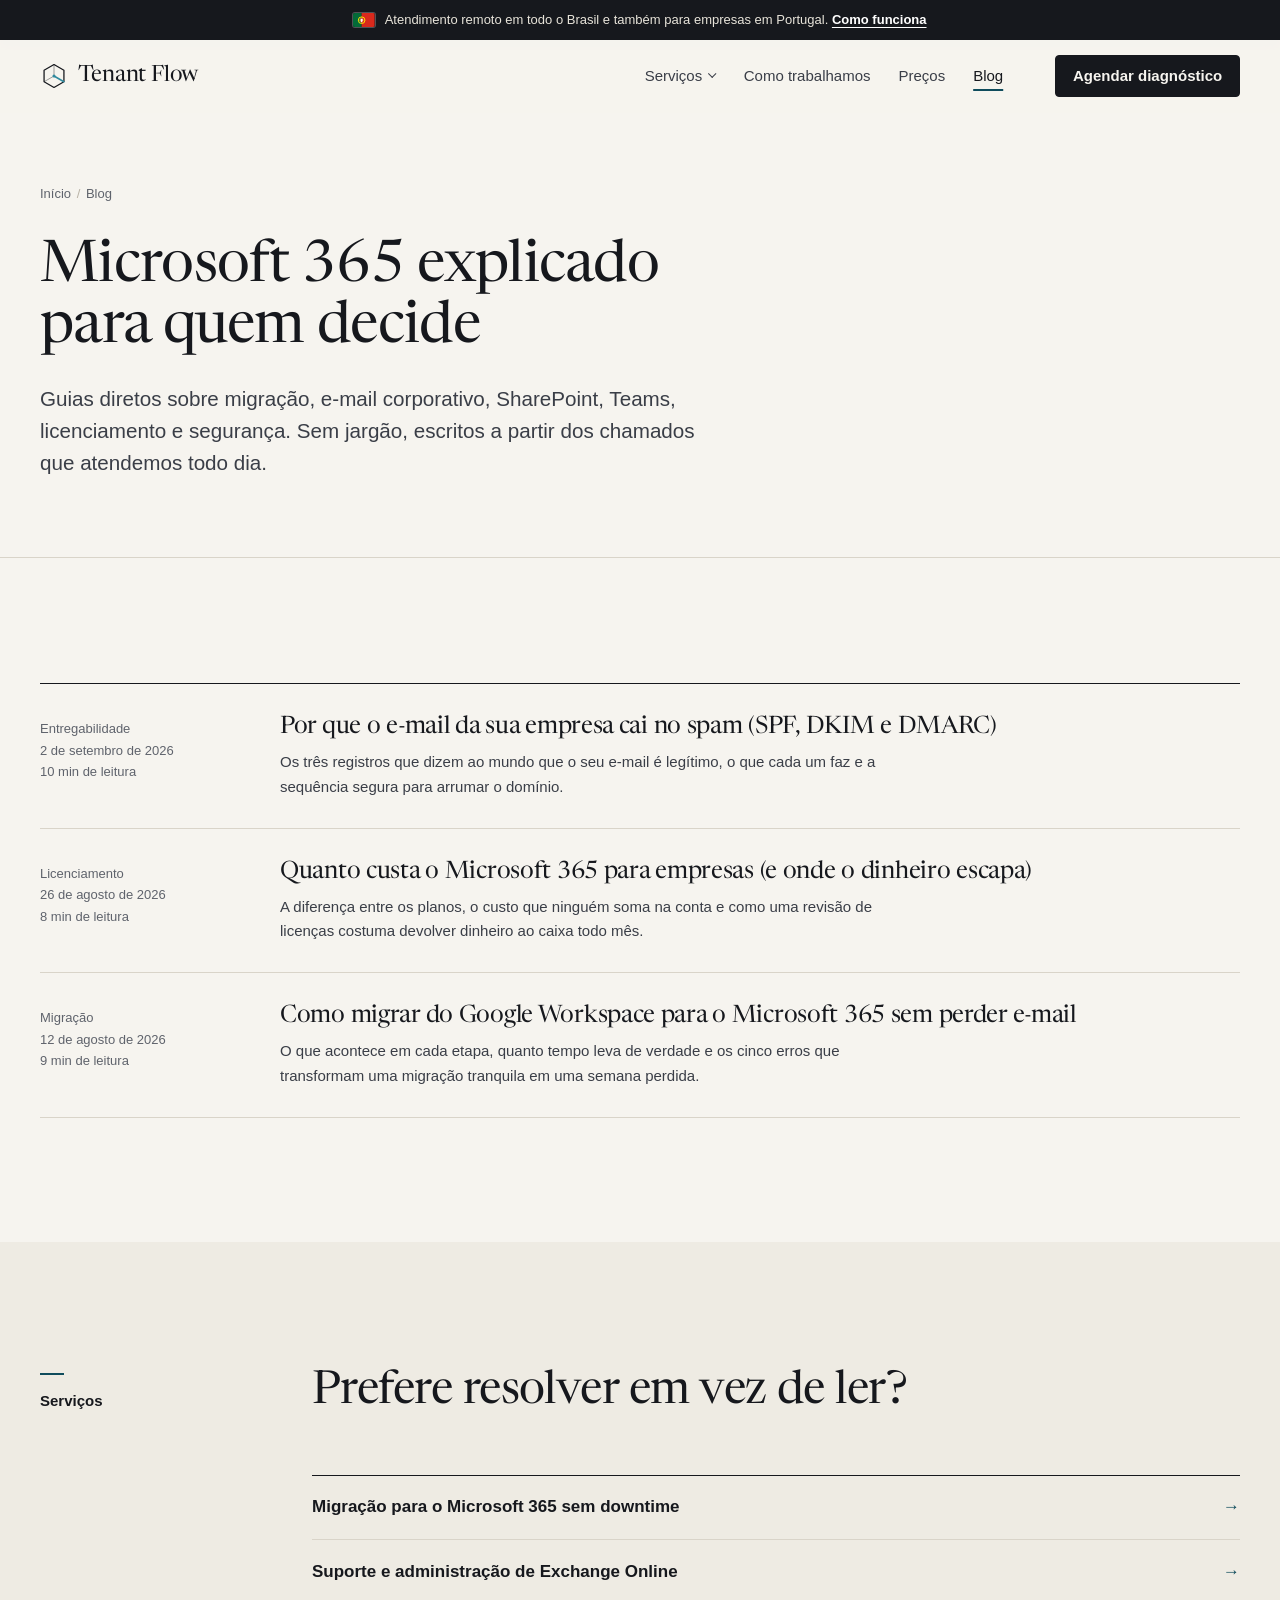
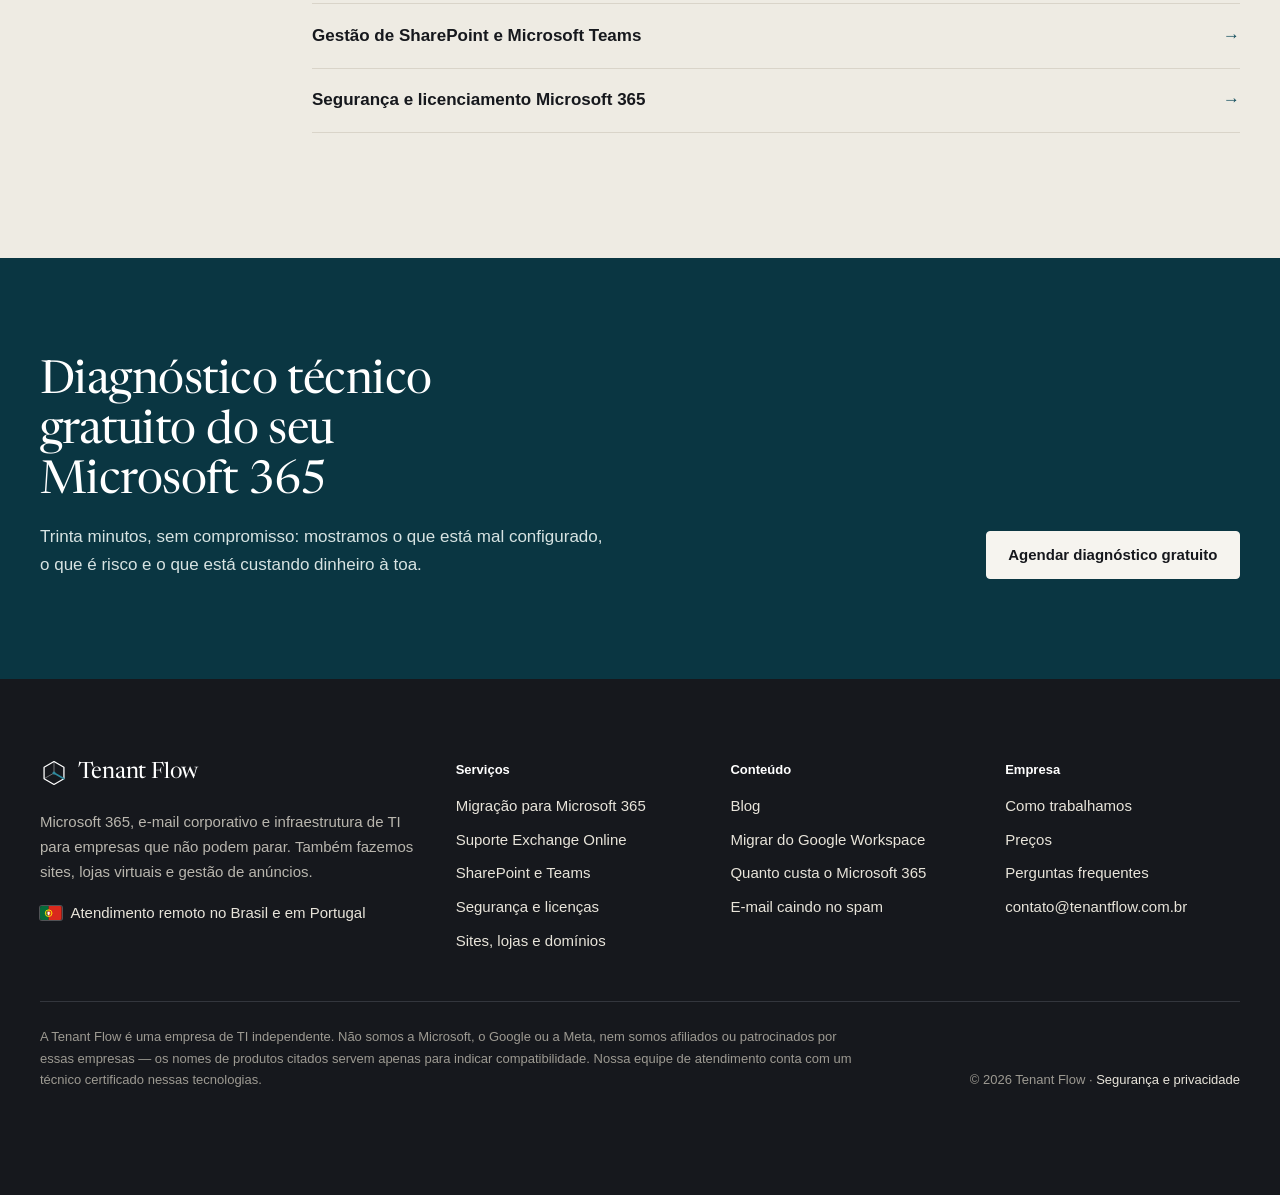
==== commit 0dd91c35: "Atualiza versao do cache de site.css/site.js em todas as paginas" ====
--- a/blog/index.html
+++ b/blog/index.html
@@ -23,8 +23,8 @@
   <link rel="icon" href="/favicon.svg" type="image/svg+xml">
   <link rel="apple-touch-icon" href="/apple-touch-icon.png">
   <link rel="preload" href="/assets/newsreader-display.woff2" as="font" type="font/woff2" crossorigin>
-  <link rel="stylesheet" href="/assets/site.css?v=20260927d">
-  <script src="/assets/site.js?v=20260927d" defer></script>
+  <link rel="stylesheet" href="/assets/site.css?v=20261025a">
+  <script src="/assets/site.js?v=20261025a" defer></script>
 
   <script type="application/ld+json">{"@context":"https://schema.org","@type":"Organization","@id":"https://tenantflow.com.br/#organization","name":"Tenant Flow","url":"https://tenantflow.com.br/","email":"contato@tenantflow.com.br","logo":{"@type":"ImageObject","url":"https://tenantflow.com.br/assets/logo-tenant-flow.png","width":512,"height":512},"description":"Empresa de TI para pequenas e médias empresas: Microsoft 365, e-mail corporativo, segurança, sites, lojas virtuais, administração de domínios e gestão de anúncios.","areaServed":[{"@type":"Country","name":"Brasil"},{"@type":"Country","name":"Portugal"}],"knowsAbout":["Microsoft 365","Exchange Online","SharePoint Online","Microsoft Teams","OneDrive","Segurança da informação","Licenciamento Microsoft","Criação de sites","Lojas virtuais","Registro e administração de domínios","DNS","Google Ads","Meta Ads"],"contactPoint":[{"@type":"ContactPoint","contactType":"vendas","email":"contato@tenantflow.com.br","availableLanguage":["Portuguese"],"areaServed":["BR","PT"]}]}</script>
   <script type="application/ld+json">{"@context":"https://schema.org","@type":"BreadcrumbList","itemListElement":[{"@type":"ListItem","position":1,"name":"Início","item":"https://tenantflow.com.br/"},{"@type":"ListItem","position":2,"name":"Blog","item":"https://tenantflow.com.br/blog/"}]}</script>
--- a/assets/site.css
+++ b/assets/site.css
@@ -532,77 +532,6 @@
   display: none;
 }
 
-/* Botão flutuante: fica sempre visível na tela, com um pulso discreto para
-   chamar atenção, e vira uma barra de largura total no celular. */
-
-.floating-cta {
-  position: fixed;
-  right: 1.25rem;
-  bottom: 1.25rem;
-  z-index: 60;
-  display: inline-flex;
-  align-items: center;
-  gap: 0.5rem;
-  padding: 0.85rem 1.5rem;
-  border-radius: 999px;
-  background: var(--ink);
-  color: var(--paper);
-  font-family: var(--font-sans);
-  font-size: var(--fs-small);
-  font-weight: 600;
-  line-height: 1.2;
-  text-decoration: none;
-  box-shadow: 0 6px 20px rgba(0, 0, 0, 0.22);
-  transition: background-color 0.2s var(--ease), transform 0.2s var(--ease), box-shadow 0.2s var(--ease);
-}
-
-.floating-cta:hover {
-  background: var(--accent-strong);
-  color: var(--paper);
-  transform: translateY(-2px);
-  box-shadow: 0 10px 26px rgba(0, 0, 0, 0.26);
-}
-
-.floating-cta::after {
-  content: "";
-  position: absolute;
-  inset: 0;
-  border-radius: inherit;
-  box-shadow: 0 0 0 0 rgba(var(--accent-rgb), 0.55);
-  animation: floating-cta-pulse 2.6s ease-out infinite;
-  pointer-events: none;
-}
-
-@keyframes floating-cta-pulse {
-  0% {
-    box-shadow: 0 0 0 0 rgba(var(--accent-rgb), 0.55);
-  }
-  70% {
-    box-shadow: 0 0 0 16px rgba(var(--accent-rgb), 0);
-  }
-  100% {
-    box-shadow: 0 0 0 0 rgba(var(--accent-rgb), 0);
-  }
-}
-
-@media (prefers-reduced-motion: reduce) {
-  .floating-cta::after {
-    animation: none;
-  }
-}
-
-@media (max-width: 47.9375rem) {
-  .floating-cta {
-    left: 1rem;
-    right: 1rem;
-    bottom: 0;
-    justify-content: center;
-    border-radius: var(--radius) var(--radius) 0 0;
-    padding-block: 1rem;
-    padding-bottom: calc(1rem + env(safe-area-inset-bottom, 0px));
-  }
-}
-
 /* 6. Faixa de aviso, cabeçalho e rodapé ------------------------------------ */
 
 .notice {
@@ -2562,6 +2491,45 @@
   margin-top: 1rem;
 }
 
+.service__teaser {
+  color: var(--ink-3);
+}
+
+.service__more {
+  margin-top: 0.35rem;
+}
+
+.service__more summary {
+  display: inline-flex;
+  align-items: center;
+  gap: 0.4rem;
+  font-size: var(--fs-small);
+  font-weight: 600;
+  color: var(--accent);
+  cursor: pointer;
+  list-style: none;
+}
+
+.service__more summary::-webkit-details-marker {
+  display: none;
+}
+
+.service__more summary::after {
+  content: "+";
+  font-family: var(--font-serif);
+  font-size: 1.1rem;
+  line-height: 1;
+}
+
+.service__more[open] summary::after {
+  content: "−";
+}
+
+.service__more p {
+  margin-top: 0.6rem;
+  max-width: 34rem;
+}
+
 @media (min-width: 48rem) {
   .service {
     grid-template-columns: 3rem minmax(0, 1fr) minmax(0, 1.15fr);
@@ -2925,6 +2893,41 @@
   }
 }
 
+/* Ver mais (seções longas) */
+
+.section__more {
+  margin-top: 2rem;
+}
+
+.section__more summary {
+  display: inline-flex;
+  align-items: center;
+  gap: 0.5rem;
+  font-weight: 600;
+  color: var(--accent);
+  cursor: pointer;
+  list-style: none;
+}
+
+.section__more summary::-webkit-details-marker {
+  display: none;
+}
+
+.section__more summary::after {
+  content: "+";
+  font-family: var(--font-serif);
+  font-size: 1.3rem;
+  line-height: 1;
+}
+
+.section__more[open] summary::after {
+  content: "−";
+}
+
+.section__more[open] summary {
+  margin-bottom: 1.5rem;
+}
+
 /* Perguntas frequentes */
 
 .faq {
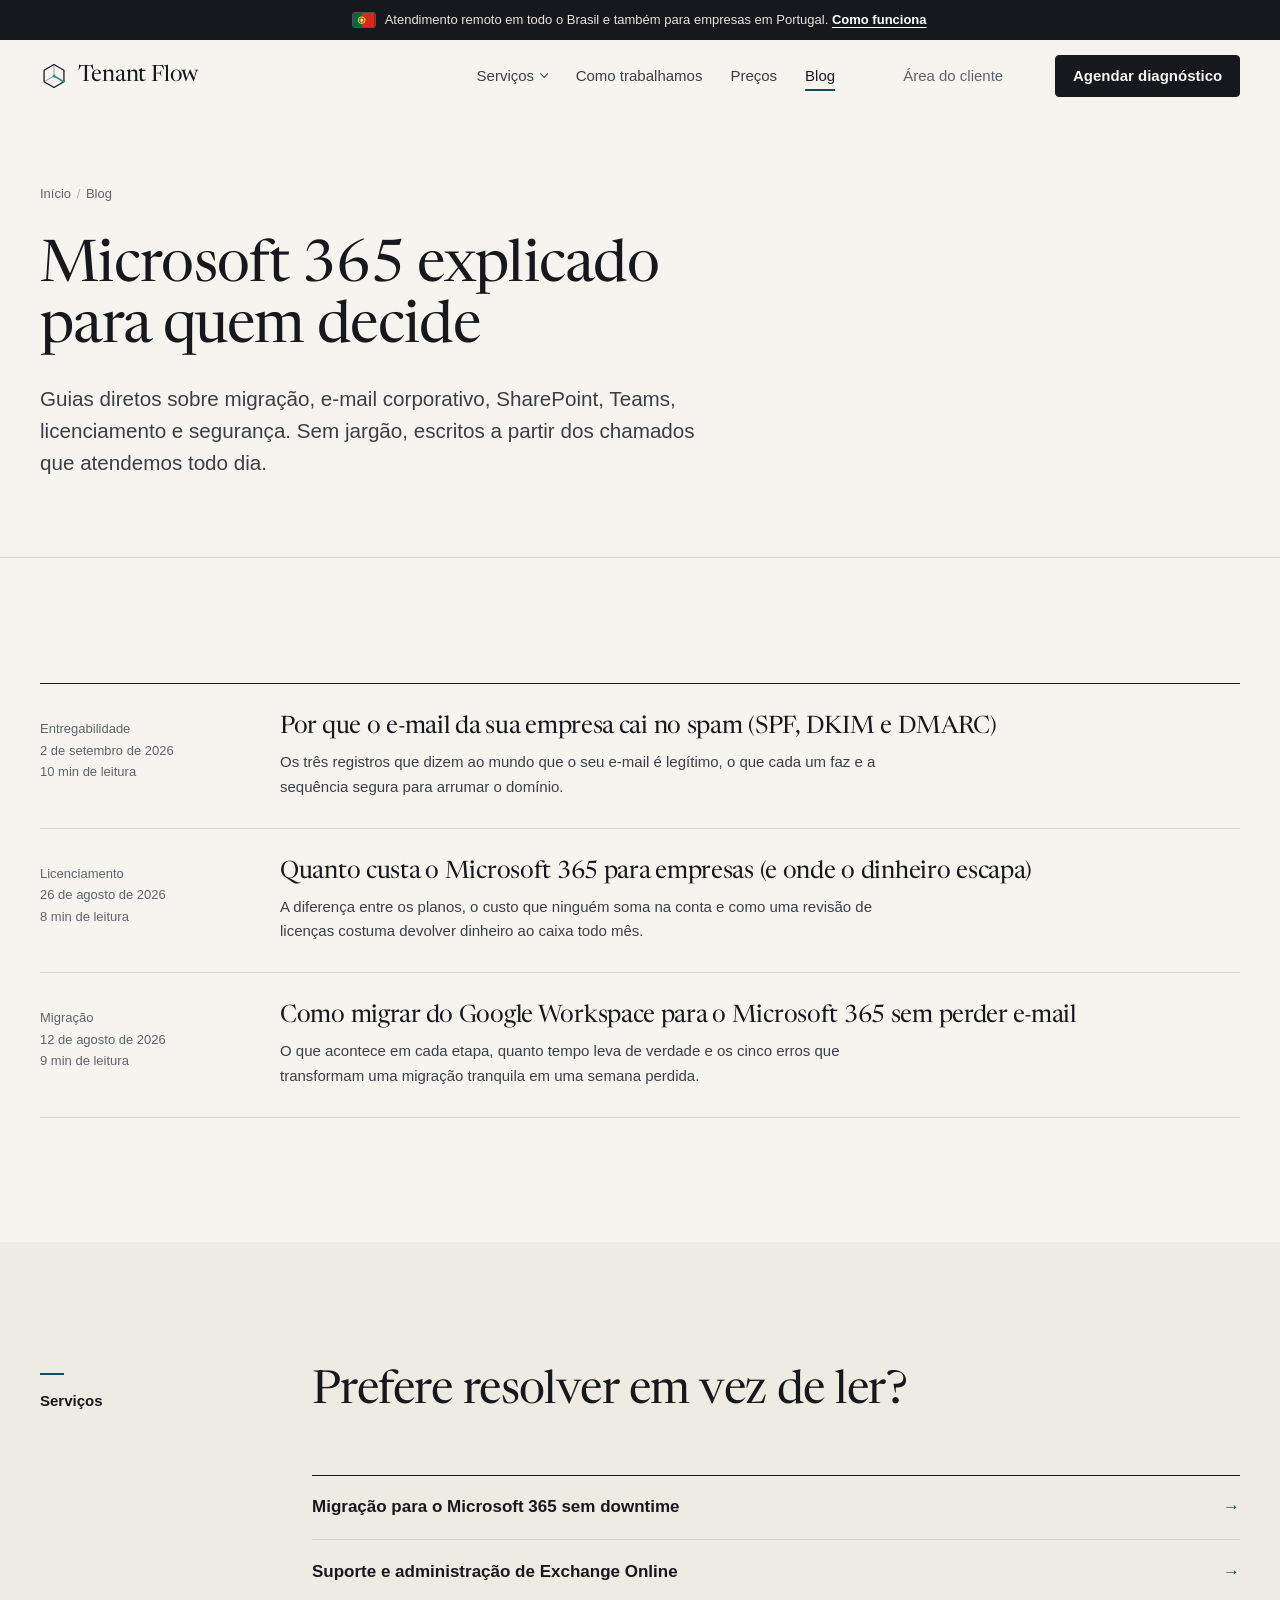
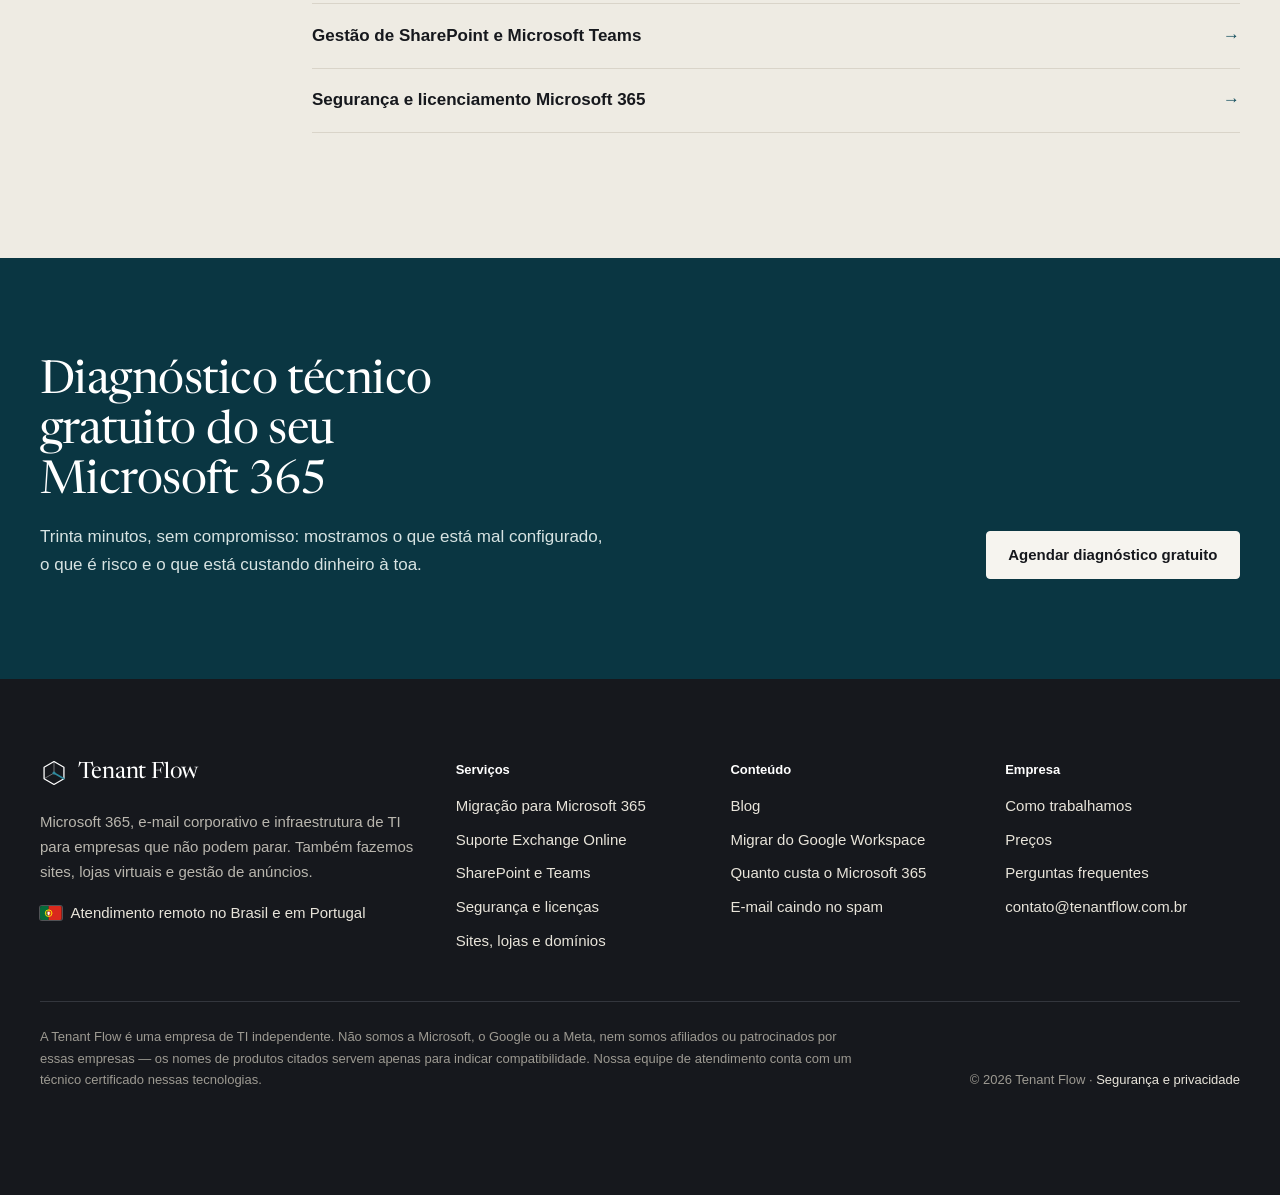
==== commit b718e7a7: "Adiciona link discreto "Area do cliente" no menu (desktop e mobile) apontando para /suporte/" ====
--- a/blog/index.html
+++ b/blog/index.html
@@ -23,8 +23,8 @@
   <link rel="icon" href="/favicon.svg" type="image/svg+xml">
   <link rel="apple-touch-icon" href="/apple-touch-icon.png">
   <link rel="preload" href="/assets/newsreader-display.woff2" as="font" type="font/woff2" crossorigin>
-  <link rel="stylesheet" href="/assets/site.css?v=20261025a">
-  <script src="/assets/site.js?v=20261025a" defer></script>
+  <link rel="stylesheet" href="/assets/site.css?v=20261025c">
+  <script src="/assets/site.js?v=20261025c" defer></script>
 
   <script type="application/ld+json">{"@context":"https://schema.org","@type":"Organization","@id":"https://tenantflow.com.br/#organization","name":"Tenant Flow","url":"https://tenantflow.com.br/","email":"contato@tenantflow.com.br","logo":{"@type":"ImageObject","url":"https://tenantflow.com.br/assets/logo-tenant-flow.png","width":512,"height":512},"description":"Empresa de TI para pequenas e médias empresas: Microsoft 365, e-mail corporativo, segurança, sites, lojas virtuais, administração de domínios e gestão de anúncios.","areaServed":[{"@type":"Country","name":"Brasil"},{"@type":"Country","name":"Portugal"}],"knowsAbout":["Microsoft 365","Exchange Online","SharePoint Online","Microsoft Teams","OneDrive","Segurança da informação","Licenciamento Microsoft","Criação de sites","Lojas virtuais","Registro e administração de domínios","DNS","Google Ads","Meta Ads"],"contactPoint":[{"@type":"ContactPoint","contactType":"vendas","email":"contato@tenantflow.com.br","availableLanguage":["Portuguese"],"areaServed":["BR","PT"]}]}</script>
   <script type="application/ld+json">{"@context":"https://schema.org","@type":"BreadcrumbList","itemListElement":[{"@type":"ListItem","position":1,"name":"Início","item":"https://tenantflow.com.br/"},{"@type":"ListItem","position":2,"name":"Blog","item":"https://tenantflow.com.br/blog/"}]}</script>
@@ -65,6 +65,8 @@
       </ul>
     </nav>
 
+    <a class="nav__client" href="/suporte/">Área do cliente</a>
+
     <div class="site-header__cta">
       <a class="button" href="/#contato">Agendar diagnóstico</a>
     </div>
@@ -85,6 +87,7 @@
       <a href="/#processo">Como trabalhamos</a>
       <a href="/#precos">Preços</a>
       <a href="/blog/">Blog</a>
+      <a class="mobile-menu__client" href="/suporte/">Área do cliente</a>
       <a class="button button--block" href="/#contato">Agendar diagnóstico</a>
     </div>
   </nav>
--- a/assets/site.css
+++ b/assets/site.css
@@ -399,19 +399,12 @@
 
 .status {
   display: inline-flex;
-  align-items: center;
-  gap: 0.4rem;
-  font-size: var(--fs-xs);
-  font-weight: 600;
+  align-items: baseline;
+  font-family: var(--font-serif);
+  font-style: italic;
+  font-size: var(--fs-small);
+  font-weight: 400;
   white-space: nowrap;
-}
-
-.status::before {
-  content: "";
-  width: 0.5rem;
-  height: 0.5rem;
-  border-radius: 50%;
-  background: currentColor;
 }
 
 .status--ok { color: var(--ok); }
@@ -530,6 +523,47 @@
 
 .form__status:empty {
   display: none;
+}
+
+/* Barra de ação fixa no rodapé da tela: aparece só no celular, já que no
+   desktop o botão "Agendar diagnóstico" já fica sempre visível no cabeçalho
+   fixo. Sem brilho nem pulso — só garante que o CTA principal fique a um
+   toque de distância em qualquer parte da página. Fica escondida quando o
+   menu mobile está aberto, pra nunca mostrar dois botões ao mesmo tempo. */
+
+.mobile-cta-bar {
+  display: none;
+}
+
+@media (max-width: 47.9375rem) {
+  body {
+    padding-bottom: 4.5rem;
+  }
+
+  .mobile-cta-bar {
+    position: fixed;
+    left: 0;
+    right: 0;
+    bottom: 0;
+    z-index: 55;
+    display: flex;
+    align-items: center;
+    justify-content: center;
+    min-height: 3.25rem;
+    padding: 0.85rem 1rem calc(0.85rem + env(safe-area-inset-bottom));
+    background: var(--ink);
+    color: var(--paper);
+    border-top: 1px solid var(--rule-strong);
+    font-family: var(--font-sans);
+    font-size: var(--fs-small);
+    font-weight: 600;
+    text-decoration: none;
+    text-align: center;
+  }
+
+  .menu-open .mobile-cta-bar {
+    display: none;
+  }
 }
 
 /* 6. Faixa de aviso, cabeçalho e rodapé ------------------------------------ */
@@ -705,6 +739,20 @@
   display: none;
 }
 
+/* Link discreto pro cliente já existente achar a página de abrir chamado
+   (/suporte/). Fica separado do menu principal e do botão de venda, com
+   cor mais apagada, pra quem ainda não é cliente nem reparar — e quem é
+   cliente reconhecer de cara que aquele link é pra ele. */
+
+.nav__client {
+  display: none;
+}
+
+.mobile-menu a.mobile-menu__client {
+  color: var(--ink-3);
+  font-weight: 500;
+}
+
 .menu-toggle {
   display: inline-flex;
   align-items: center;
@@ -779,6 +827,20 @@
   .nav,
   .site-header__cta {
     display: block;
+  }
+  .nav__client {
+    display: inline-flex;
+    align-items: center;
+    margin-left: 0.75rem;
+    padding: 0.5rem 0.75rem;
+    font-size: var(--fs-small);
+    font-weight: 500;
+    color: var(--ink-3);
+    text-decoration: none;
+    white-space: nowrap;
+  }
+  .nav__client:hover {
+    color: var(--accent);
   }
   .menu-toggle,
   .mobile-menu {
@@ -2355,10 +2417,9 @@
 
 .report__tag {
   flex: none;
-  padding: 0.2rem 0.5rem;
-  border: 1px solid var(--rule-strong);
-  border-radius: 999px;
-  font-size: 0.75rem;
+  font-family: var(--font-serif);
+  font-style: italic;
+  font-size: 0.8rem;
   color: var(--ink-3);
 }
 
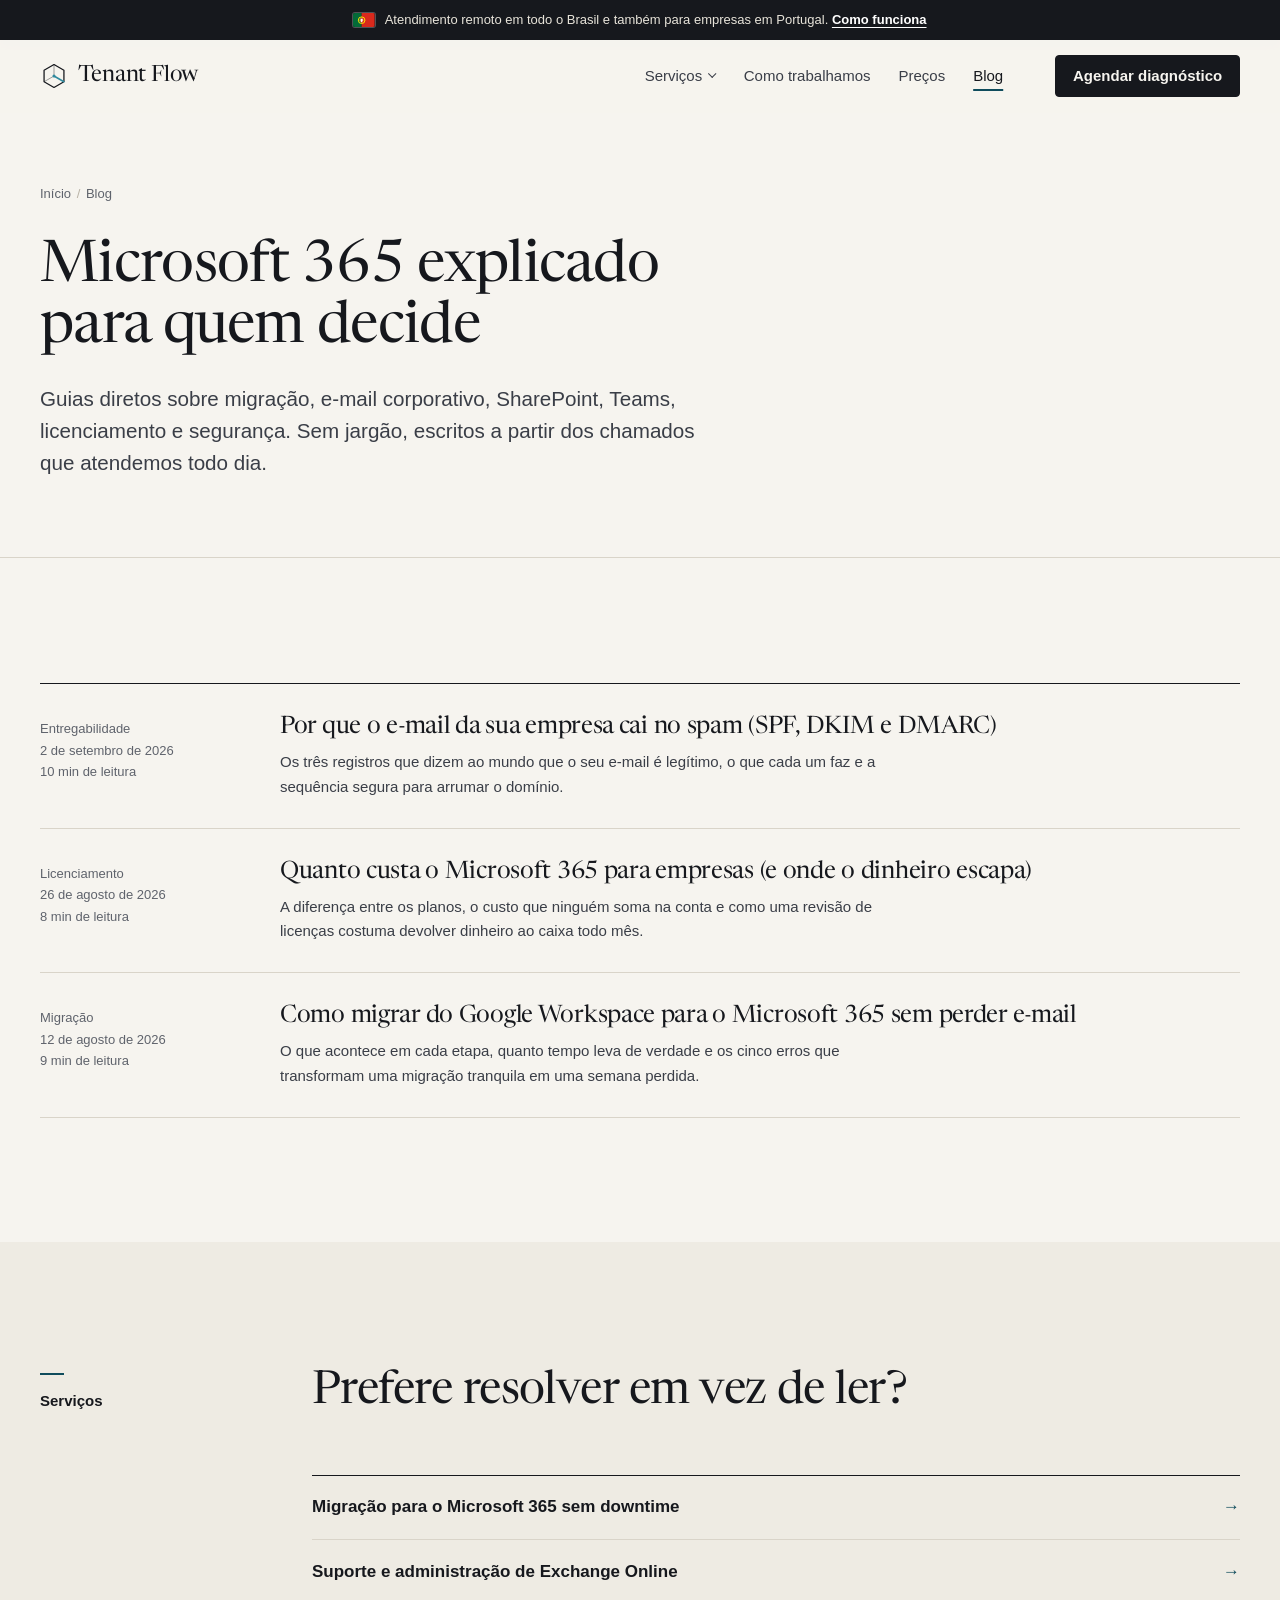
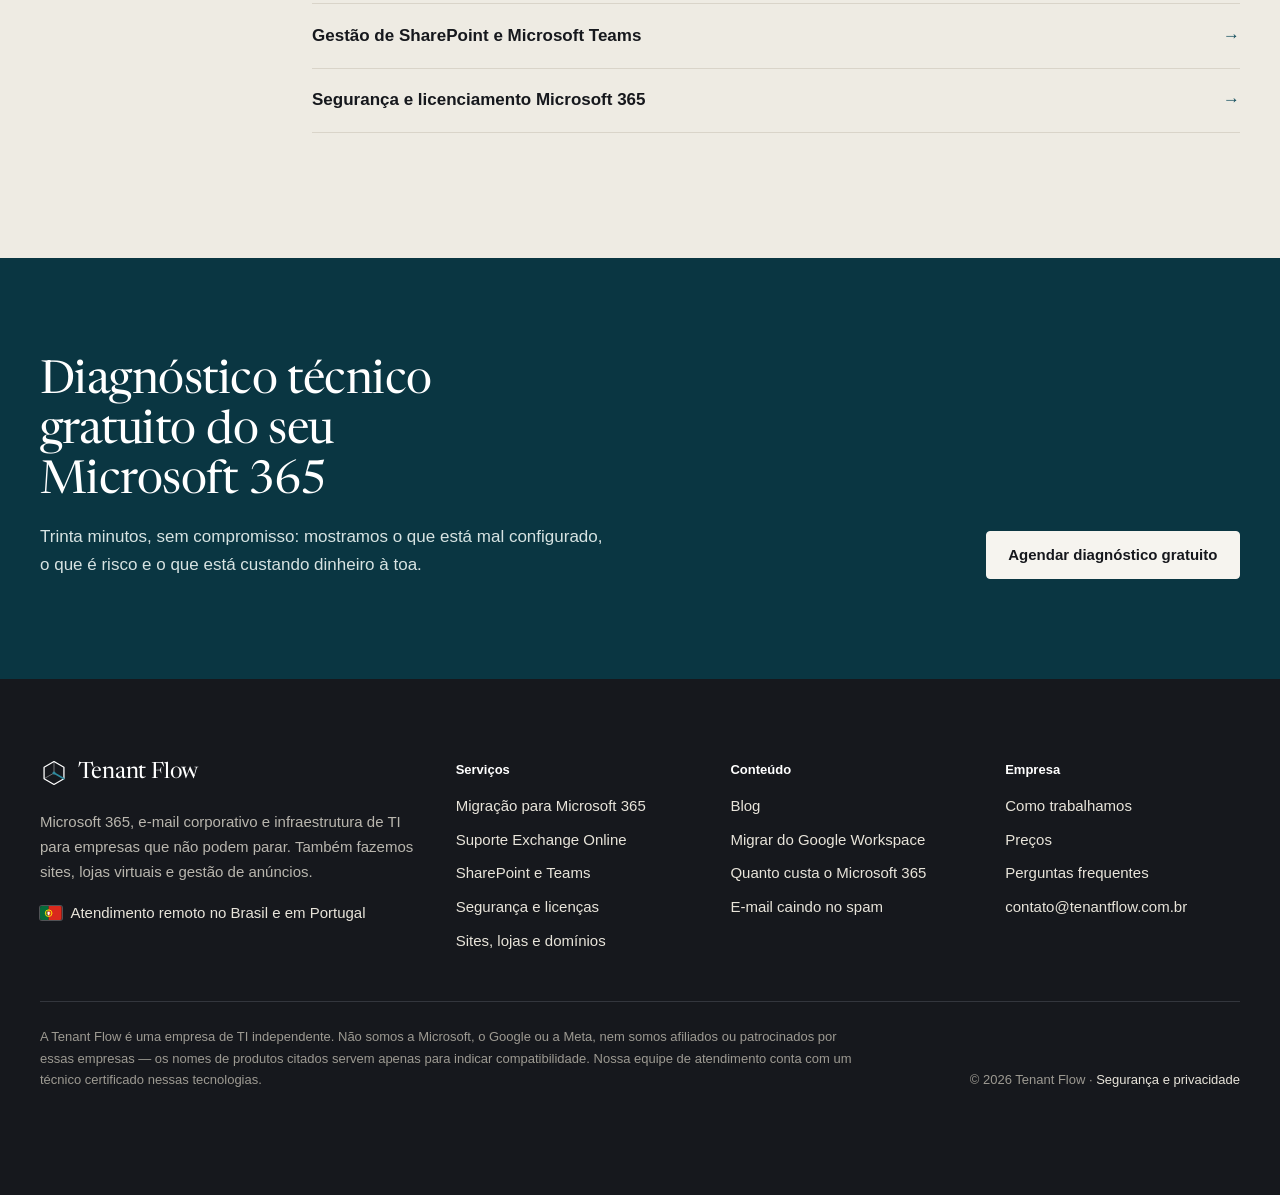
==== commit c877a852: "Corrige bump de versao do cache que falhou no commit anterior (site.css mudou e as paginas continuav" ====
--- a/blog/index.html
+++ b/blog/index.html
@@ -23,8 +23,8 @@
   <link rel="icon" href="/favicon.svg" type="image/svg+xml">
   <link rel="apple-touch-icon" href="/apple-touch-icon.png">
   <link rel="preload" href="/assets/newsreader-display.woff2" as="font" type="font/woff2" crossorigin>
-  <link rel="stylesheet" href="/assets/site.css?v=20261025c">
-  <script src="/assets/site.js?v=20261025c" defer></script>
+  <link rel="stylesheet" href="/assets/site.css?v=20261025d">
+  <script src="/assets/site.js?v=20261025d" defer></script>
 
   <script type="application/ld+json">{"@context":"https://schema.org","@type":"Organization","@id":"https://tenantflow.com.br/#organization","name":"Tenant Flow","url":"https://tenantflow.com.br/","email":"contato@tenantflow.com.br","logo":{"@type":"ImageObject","url":"https://tenantflow.com.br/assets/logo-tenant-flow.png","width":512,"height":512},"description":"Empresa de TI para pequenas e médias empresas: Microsoft 365, e-mail corporativo, segurança, sites, lojas virtuais, administração de domínios e gestão de anúncios.","areaServed":[{"@type":"Country","name":"Brasil"},{"@type":"Country","name":"Portugal"}],"knowsAbout":["Microsoft 365","Exchange Online","SharePoint Online","Microsoft Teams","OneDrive","Segurança da informação","Licenciamento Microsoft","Criação de sites","Lojas virtuais","Registro e administração de domínios","DNS","Google Ads","Meta Ads"],"contactPoint":[{"@type":"ContactPoint","contactType":"vendas","email":"contato@tenantflow.com.br","availableLanguage":["Portuguese"],"areaServed":["BR","PT"]}]}</script>
   <script type="application/ld+json">{"@context":"https://schema.org","@type":"BreadcrumbList","itemListElement":[{"@type":"ListItem","position":1,"name":"Início","item":"https://tenantflow.com.br/"},{"@type":"ListItem","position":2,"name":"Blog","item":"https://tenantflow.com.br/blog/"}]}</script>
@@ -65,8 +65,6 @@
       </ul>
     </nav>
 
-    <a class="nav__client" href="/suporte/">Área do cliente</a>
-
     <div class="site-header__cta">
       <a class="button" href="/#contato">Agendar diagnóstico</a>
     </div>
@@ -87,7 +85,6 @@
       <a href="/#processo">Como trabalhamos</a>
       <a href="/#precos">Preços</a>
       <a href="/blog/">Blog</a>
-      <a class="mobile-menu__client" href="/suporte/">Área do cliente</a>
       <a class="button button--block" href="/#contato">Agendar diagnóstico</a>
     </div>
   </nav>
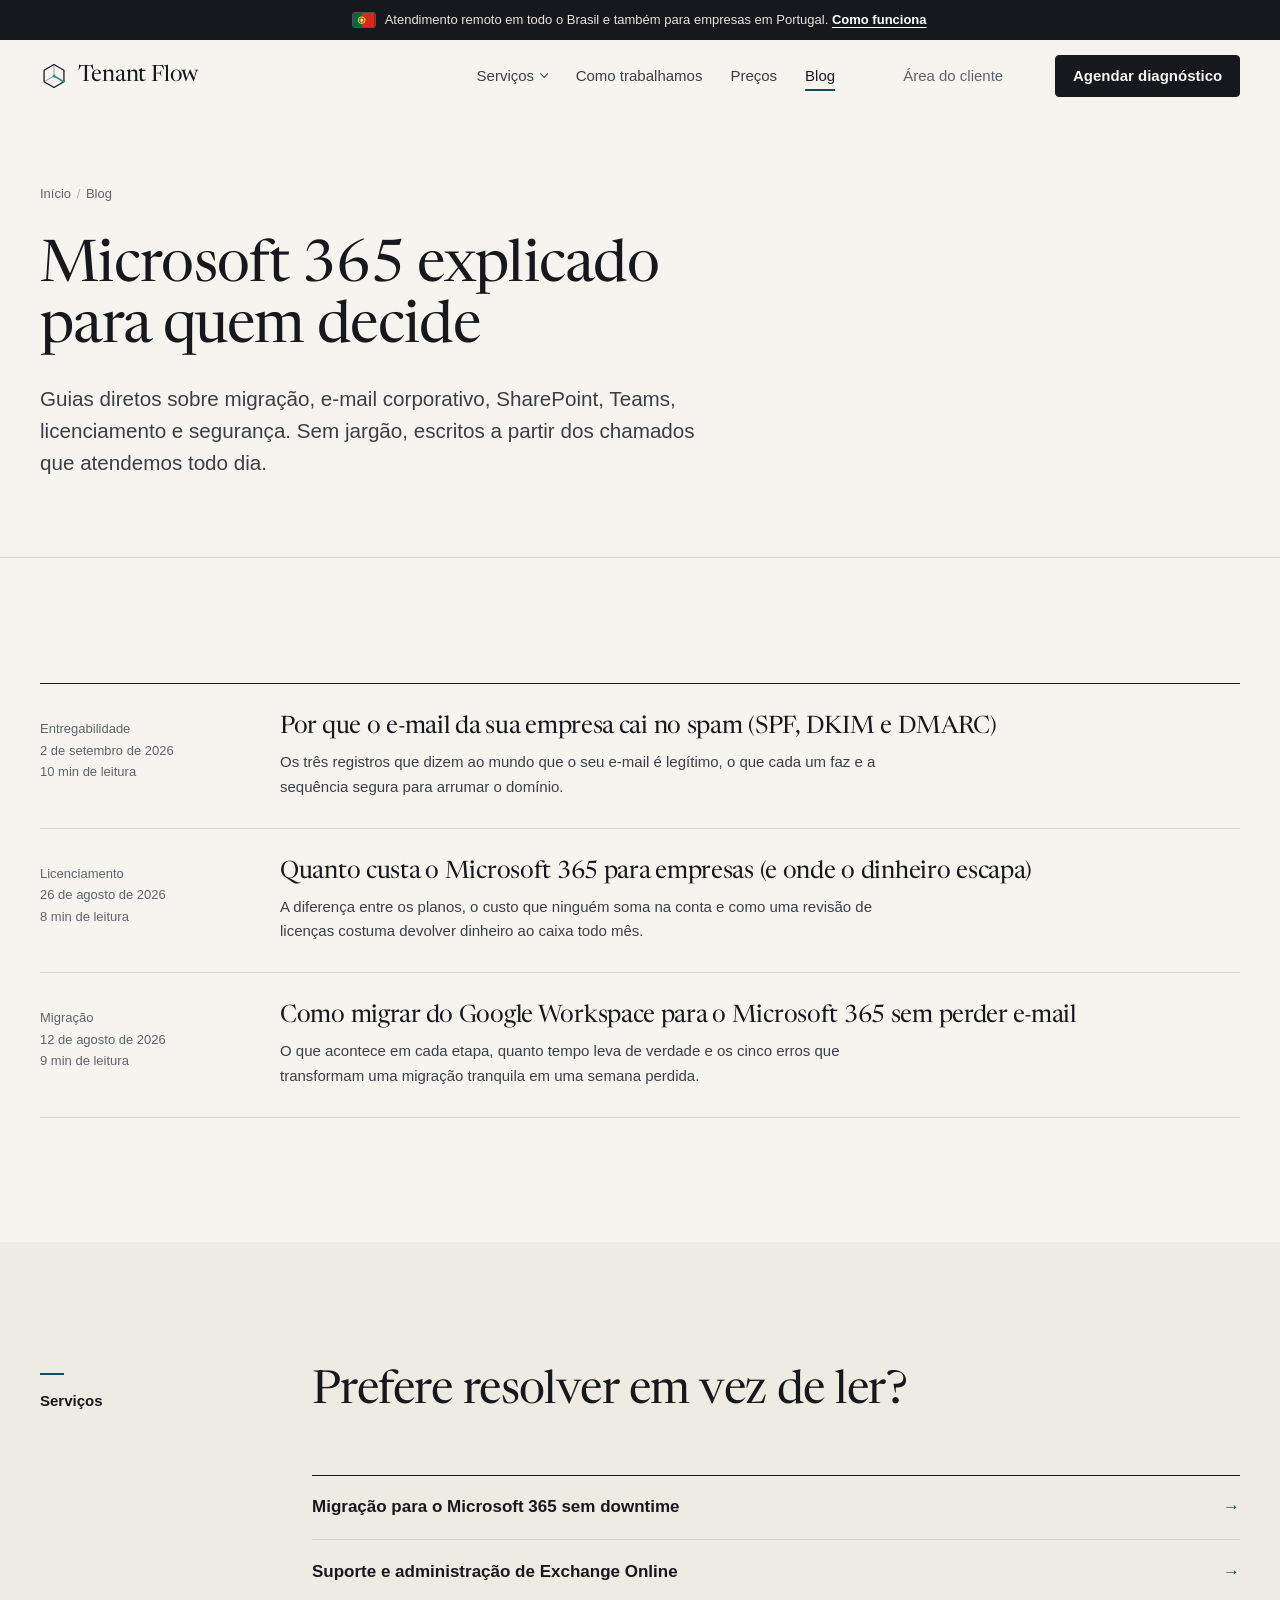
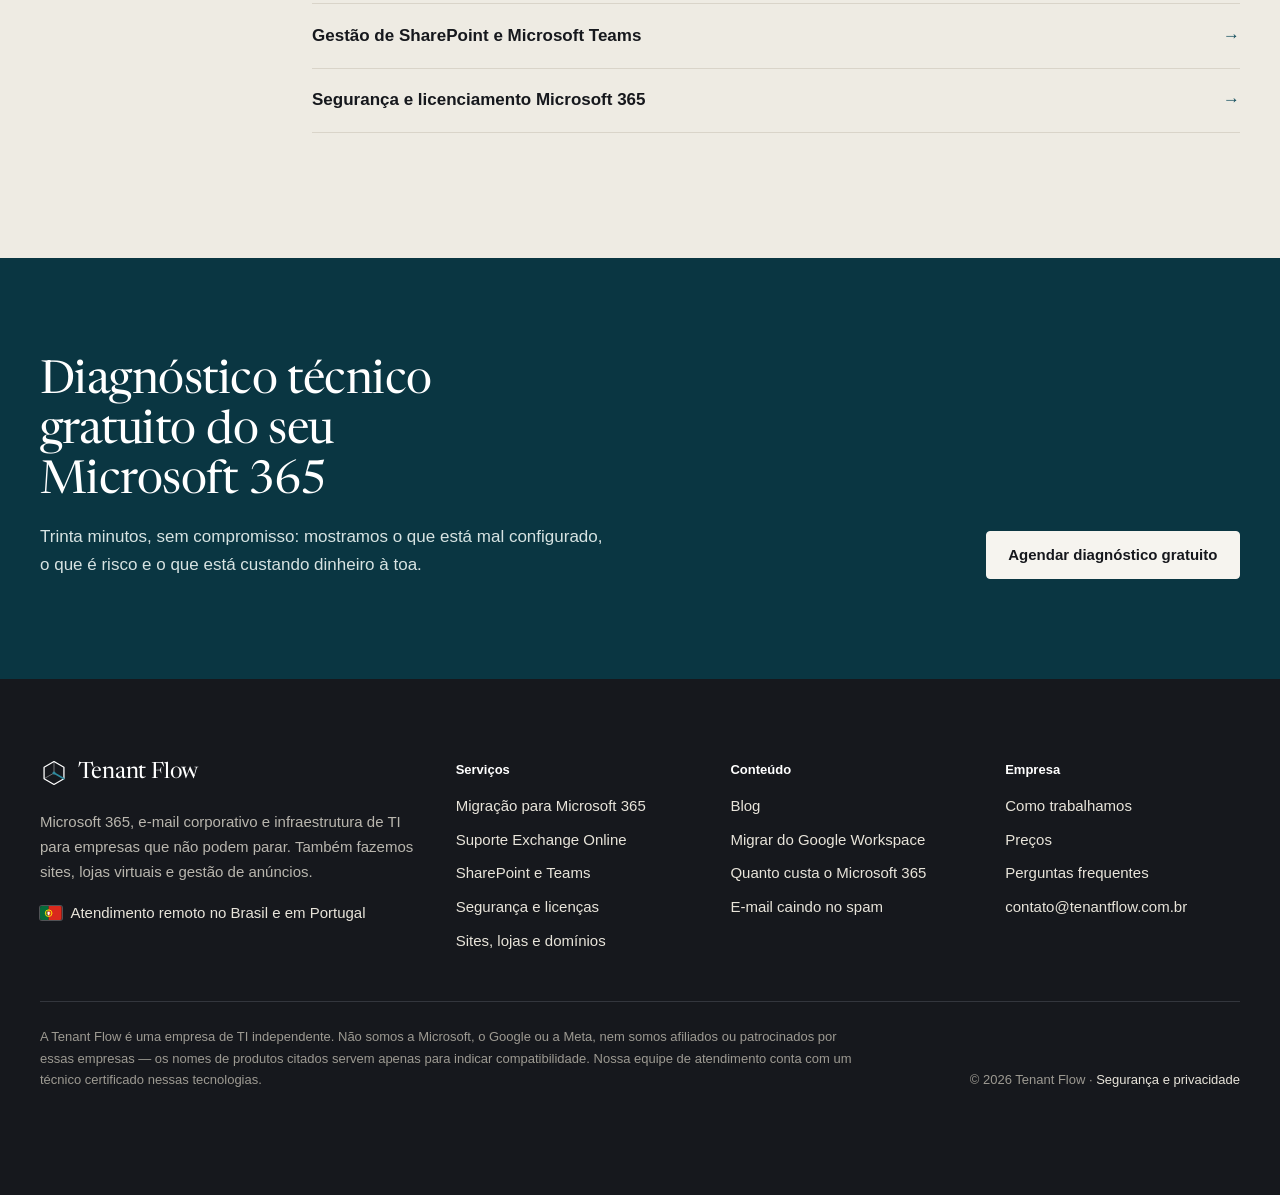
==== commit 06400f99: "Reaplica link "Area do cliente" revertido por engano no commit anterior" ====
--- a/blog/index.html
+++ b/blog/index.html
@@ -65,6 +65,8 @@
       </ul>
     </nav>
 
+    <a class="nav__client" href="/suporte/">Área do cliente</a>
+
     <div class="site-header__cta">
       <a class="button" href="/#contato">Agendar diagnóstico</a>
     </div>
@@ -85,6 +87,7 @@
       <a href="/#processo">Como trabalhamos</a>
       <a href="/#precos">Preços</a>
       <a href="/blog/">Blog</a>
+      <a class="mobile-menu__client" href="/suporte/">Área do cliente</a>
       <a class="button button--block" href="/#contato">Agendar diagnóstico</a>
     </div>
   </nav>
